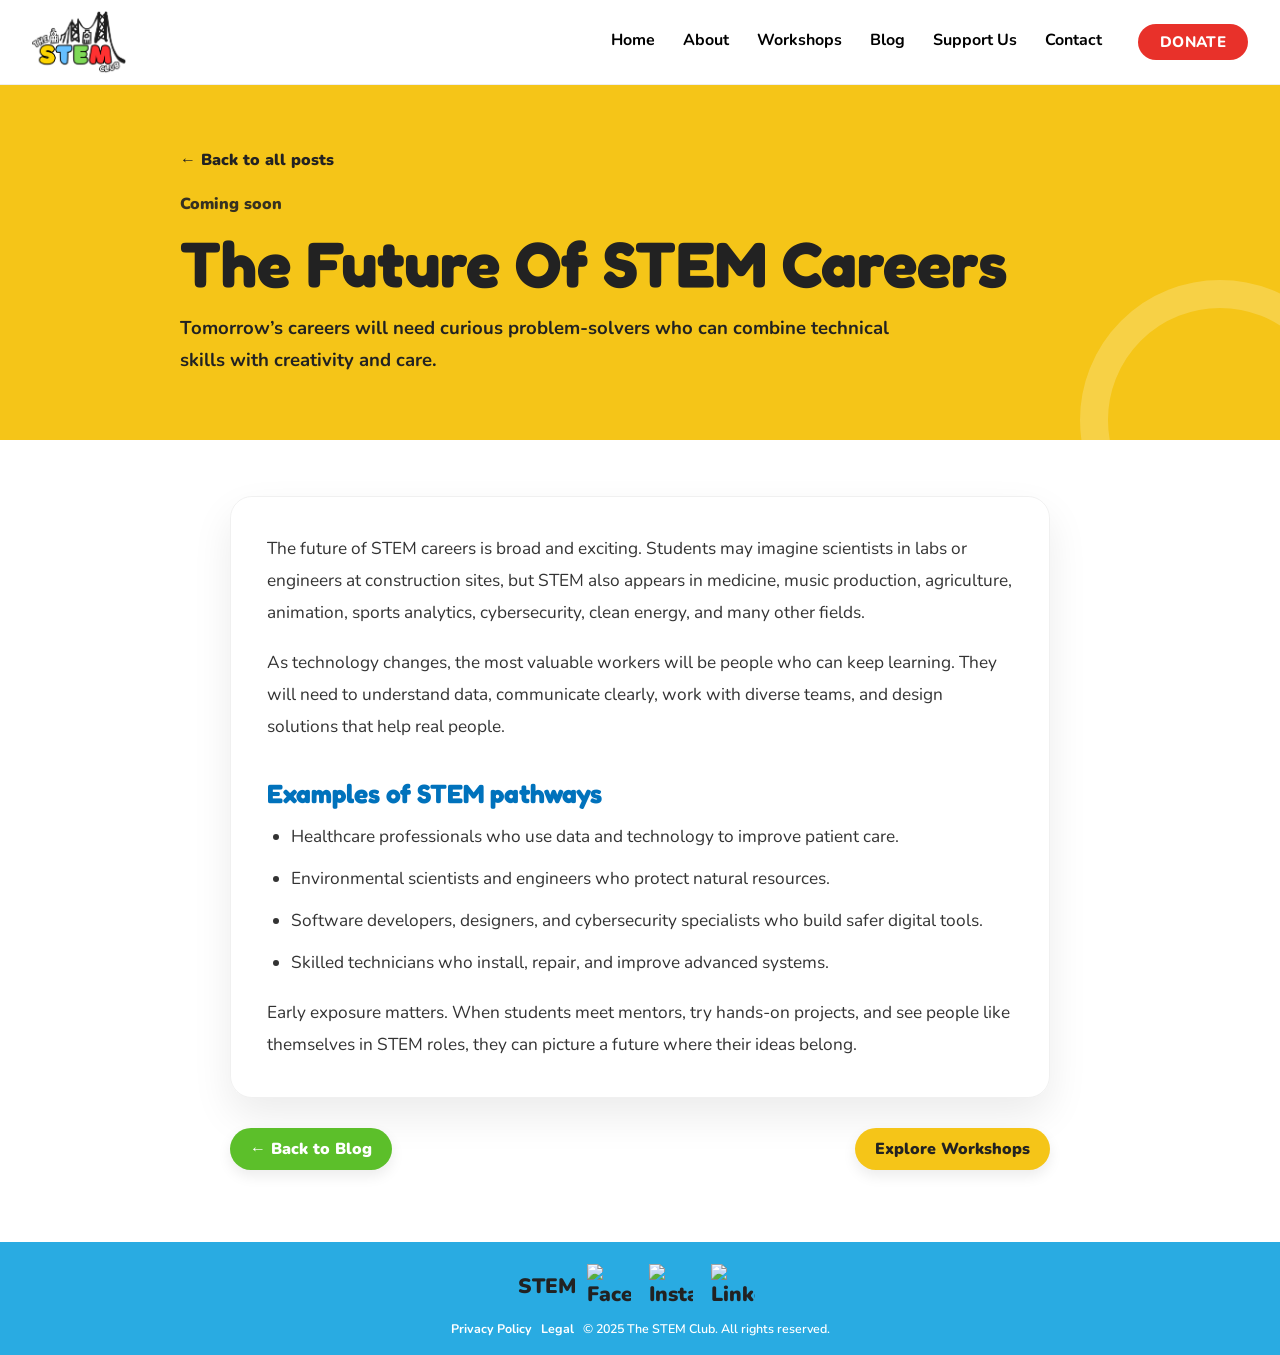
==== blog/future-of-stem-careers/index.html @ 26ad6512 "Add dedicated blog post routes" ====
<!DOCTYPE html>
<html lang="en">
<head>
  <meta charset="UTF-8"/>
  <meta name="viewport" content="width=device-width, initial-scale=1.0"/>
  <title>The STEM Club — Blog Post</title>
  <link rel="stylesheet" href="../../shared.css"/>
  <link rel="stylesheet" href="../../blog-post.css"/>
</head>
<body data-blog-slug="future-of-stem-careers">

  <!-- NAVBAR -->
  <nav class="navbar">
    <a href="../../index.html" class="logo" aria-label="The STEM Club home">
      <img src="/m.png" alt="The STEM Club"/>
    </a>
    <ul class="nav-links">
      <li><a href="../../index.html">Home</a></li>
      <li><a href="../../index.html#about">About</a></li>
      <li><a href="../../index.html#workshops">Workshops</a></li>
      <li><a href="../../blog.html" class="active">Blog</a></li>
      <li><a href="../../support.html">Support Us</a></li>
      <li><a href="../../index.html#contact">Contact</a></li>
      <li><a href="#" class="btn-donate">DONATE</a></li>
    </ul>
  </nav>

  <main data-blog-post-page>
    <section class="blog-post-hero" data-post-hero>
      <div class="blog-post-hero-inner">
        <a class="blog-back-link" href="../../blog.html">← Back to all posts</a>
        <p class="blog-post-meta" data-post-date></p>
        <h1 data-post-title>Loading blog post...</h1>
        <p class="blog-post-summary" data-post-summary></p>
      </div>
    </section>

    <section class="blog-post-wrap">
      <article class="blog-post-content" data-post-content aria-live="polite"></article>
      <div class="blog-post-actions">
        <a class="blog-post-action blog-post-action-primary" href="../../blog.html">← Back to Blog</a>
        <a class="blog-post-action blog-post-action-secondary" href="../../index.html#workshops">Explore Workshops</a>
      </div>
    </section>
  </main>

  <footer class="site-footer">
    <div class="footer-socials">
      <a href="../../index.html" class="social-circle logo-btn" title="The STEM Club Home">STEM</a>
      <a href="https://www.facebook.com/people/Thestemclub-Nj/61586101222403/"
         target="_blank"
         class="social-circle"
         title="Facebook">
        <img src="https://cdn.jsdelivr.net/npm/simple-icons@v11/icons/facebook.svg" alt="Facebook">
      </a>
      <a href="https://www.instagram.com/thestemclubnj/"
         target="_blank"
         class="social-circle"
         title="Instagram">
        <img src="https://cdn.jsdelivr.net/npm/simple-icons@v11/icons/instagram.svg" alt="Instagram">
      </a>
      <a href="https://www.linkedin.com/company/the-stem-club-nj/"
         target="_blank"
         class="social-circle"
         title="LinkedIn">
        <img src="https://cdn.jsdelivr.net/npm/simple-icons@v11/icons/linkedin.svg" alt="LinkedIn">
      </a>
    </div>
    <p class="footer-legal">
      <a href="#">Privacy Policy</a> &nbsp;
      <a href="#">Legal</a> &nbsp;
      © 2025 The STEM Club. All rights reserved.
    </p>
  </footer>

  <script src="../../blog-posts.js"></script>
  <script src="../../blog-post.js"></script>
  <script src="../../main.js"></script>
</body>
</html>
---- shared.css ----
/* =============================================
   STEM CLUB — shared.css
   Exact match to provided design mockups
   ============================================= */

@import url('https://fonts.googleapis.com/css2?family=Nunito:wght@400;600;700;800;900&family=Fredoka+One&display=swap');

*, *::before, *::after { box-sizing: border-box; margin: 0; padding: 0; }
html { scroll-behavior: smooth; }
body {
  font-family: 'Nunito', sans-serif;
  color: #222;
  background: #fff;
  overflow-x: hidden;
}
img { display: block; max-width: 100%; }
a { text-decoration: none; color: inherit; }
ul { list-style: none; }

/* ── COLOURS ── */
:root {
  --red:    #E8312A;
  --blue:   #29ABE2;
  --green:  #5CBF2A;
  --yellow: #F5C518;
  --dark-blue: #0072BC;
  --bg-grey: #F2F2F2;
  --white: #fff;
  --black: #111;
}

/* ── NAVBAR ── */
.navbar {
  display: flex;
  align-items: center;
  padding: 10px 32px;
  background: #fff;
  border-bottom: 1px solid #eee;
  position: sticky;
  top: 0;
  z-index: 999;
}
.navbar .logo {
  display: inline-flex;
  align-items: center;
  flex-shrink: 0;
}
.navbar .logo img {
  height: 64px;
  width: auto;
}
.nav-links {
  display: flex;
  align-items: center;
  gap: 28px;
  margin-left: auto;
  font-size: 1rem;
  font-weight: 700;
  color: #222;
}
.nav-links a:not(.btn-donate) {
  --underline-color: var(--red);
  position: relative;
  display: inline-block;
  padding-bottom: 4px;
  color: #000;
  transition: none;
}
.nav-links a:not(.btn-donate)::after {
  content: "";
  position: absolute;
  left: 0;
  right: 0;
  bottom: 0;
  height: 2.5px;
  background: var(--underline-color);
  transform: scaleX(0);
  transform-origin: center;
  transition: transform 0.25s ease;
}
.nav-links a:not(.btn-donate):hover,
.nav-links a:not(.btn-donate):focus,
.nav-links a:not(.btn-donate):active,
.nav-links a:not(.btn-donate).active {
  color: #000;
}
.nav-links a:not(.btn-donate):hover::after {
  transform: scaleX(1);
}
.nav-links li:nth-child(1) a:not(.btn-donate) { --underline-color: var(--red); }
.nav-links li:nth-child(2) a:not(.btn-donate) { --underline-color: var(--blue); }
.nav-links li:nth-child(3) a:not(.btn-donate) { --underline-color: var(--yellow); }
.nav-links li:nth-child(4) a:not(.btn-donate) { --underline-color: var(--green); }
.nav-links li:nth-child(5) a:not(.btn-donate) { --underline-color: var(--blue); }
.nav-links li:nth-child(6) a:not(.btn-donate) { --underline-color: var(--yellow); }
.btn-donate {
  background: var(--red);
  color: #fff !important;
  padding: 8px 22px;
  border-radius: 30px;
  font-weight: 800;
  font-size: 0.95rem;
  letter-spacing: 0.02em;
  margin-left: 8px;
  transition: background 0.2s;
}
.btn-donate:hover { background: #c0221b; }

/* ── HERO BANNER (generic) ── */
.hero-banner {
  position: relative;
  padding: 40px 48px 48px;
  display: flex;
  align-items: center;
  min-height: 220px;
  overflow: hidden;
}
.hero-banner .hero-text { z-index: 2; position: relative; }
.hero-banner .hero-text h1 {
  font-family: 'Fredoka One', cursive;
  font-size: 2.2rem;
  color: #fff;
  line-height: 1.2;
  margin-bottom: 18px;
}
.hero-banner .hero-text p {
  font-size: 1.05rem;
  color: #fff;
  margin-bottom: 18px;
  font-weight: 600;
}
.hero-btns { display: flex; gap: 12px; flex-wrap: wrap; }

/* Pill buttons in hero */
.btn-pill-yellow {
  background: var(--yellow);
  color: #222;
  border: none;
  border-radius: 30px;
  padding: 8px 22px;
  font-weight: 800;
  font-size: 0.92rem;
  cursor: pointer;
  transition: opacity 0.2s;
}
.btn-pill-yellow:hover { opacity: 0.85; }

.btn-pill-outline {
  background: transparent;
  color: #222;
  border: 2px solid #222;
  border-radius: 30px;
  padding: 7px 20px;
  font-weight: 800;
  font-size: 0.92rem;
  cursor: pointer;
  transition: background 0.2s, color 0.2s;
}
.btn-pill-outline:hover { background: #222; color: #fff; }

.btn-pill-white {
  background: #fff;
  color: #222;
  border: none;
  border-radius: 30px;
  padding: 8px 22px;
  font-weight: 800;
  font-size: 0.92rem;
  cursor: pointer;
  transition: opacity 0.2s;
}
.btn-pill-white:hover { opacity: 0.85; }

/* ── SUPPORT OUR WORK BANNER ── */
.support-work-banner {
  background: var(--blue);
  display: flex;
  align-items: center;
  gap: 32px;
  padding: 32px 52px;
}
.support-work-banner .heart-icon {
  width: 90px;
  flex-shrink: 0;
}
.support-work-banner .heart-icon svg { width: 90px; height: 90px; }
.support-work-banner .sw-text h2 {
  font-family: 'Fredoka One', cursive;
  font-size: 2.2rem;
  color: #fff;
  margin-bottom: 8px;
}
.support-work-banner .sw-text p {
  font-size: 0.92rem;
  color: #fff;
  max-width: 380px;
  line-height: 1.5;
}
.support-work-banner .sw-btns {
  margin-left: auto;
  display: flex;
  flex-direction: column;
  gap: 12px;
}
.btn-green-pill {
  background: var(--green);
  color: #fff;
  border: none;
  border-radius: 30px;
  padding: 10px 26px;
  font-weight: 800;
  font-size: 0.95rem;
  cursor: pointer;
  white-space: nowrap;
  transition: opacity 0.2s;
  display: block;
  text-align: center;
}
.btn-green-pill:hover { opacity: 0.88; }
.btn-red-pill {
  background: var(--red);
  color: #fff;
  border: none;
  border-radius: 30px;
  padding: 10px 26px;
  font-weight: 800;
  font-size: 0.95rem;
  cursor: pointer;
  white-space: nowrap;
  transition: opacity 0.2s;
  display: block;
  text-align: center;
}
.btn-red-pill:hover { opacity: 0.88; }

/* ── CONTACT SECTION ── */
.contact-section {
  background: var(--bg-grey);
  padding: 56px 32px;
}
.contact-section .section-title-deco {
  display: flex;
  align-items: center;
  justify-content: center;
  gap: 16px;
  margin-bottom: 32px;
}
.section-title-deco .dash {
  width: 40px; height: 3px;
  background: var(--red);
  border-radius: 2px;
}
.section-title-deco h2 {
  font-family: 'Fredoka One', cursive;
  font-size: 2rem;
  color: #222;
}
.contact-form-card {
  background: #fff;
  border-radius: 8px;
  padding: 36px 40px;
  max-width: 580px;
  margin: 0 auto;
  box-shadow: 0 2px 12px rgba(0,0,0,0.07);
}
.contact-form-card .form-row {
  display: grid;
  grid-template-columns: 1fr 1fr;
  gap: 14px;
  margin-bottom: 14px;
}
.contact-form-card .form-group {
  display: flex;
  flex-direction: column;
  gap: 4px;
  margin-bottom: 14px;
}
.contact-form-card label {
  font-size: 0.82rem;
  font-weight: 700;
  color: #444;
}
.contact-form-card input,
.contact-form-card textarea {
  border: 1px solid #ccc;
  border-radius: 4px;
  padding: 9px 12px;
  font-family: 'Nunito', sans-serif;
  font-size: 0.93rem;
  outline: none;
  transition: border-color 0.2s;
  background: #fafafa;
  color: #222;
}
.contact-form-card input:focus,
.contact-form-card textarea:focus { border-color: var(--blue); }
.contact-form-card textarea { resize: vertical; min-height: 100px; }
.contact-form-card input::placeholder,
.contact-form-card textarea::placeholder { color: #aaa; }
.btn-submit {
  width: 100%;
  background: var(--red);
  color: #fff;
  border: none;
  border-radius: 6px;
  padding: 13px;
  font-family: 'Nunito', sans-serif;
  font-weight: 800;
  font-size: 1rem;
  cursor: pointer;
  transition: background 0.2s;
  margin-top: 4px;
}
.btn-submit:hover { background: #c0221b; }

/* ── FOOTER ── */
.site-footer {
  background: var(--blue);
  padding: 22px 32px 18px;
  text-align: center;
}
.footer-socials {
  display: flex;
  justify-content: center;
  gap: 18px;
  margin-bottom: 12px;
}
.social-circle {
  width: 44px; height: 44px;
  border-radius: 50%;
  display: flex; align-items: center; justify-content: center;
  font-size: 1.3rem;
  font-weight: 900;
  transition: opacity 0.2s;
  cursor: pointer;
}
.social-circle:hover { opacity: 0.8; }
.social-tg  { background: var(--red); color: #fff; }
.social-tm  { background: var(--yellow); color: #222; }
.social-dc  { background: var(--green); color: #fff; }
.footer-legal {
  font-size: 0.78rem;
  color: #fff;
  font-weight: 600;
}
.footer-legal a { color: #fff; font-weight: 700; }
---- blog-post.css ----
/* ─────────────────────────────
   INDIVIDUAL BLOG POST PAGE
──────────────────────────── */
.blog-post-hero {
  padding: 64px 52px;
  color: #fff;
  position: relative;
  overflow: hidden;
}

.blog-post-hero::after {
  content: "";
  position: absolute;
  inset: auto -80px -120px auto;
  width: 280px;
  height: 280px;
  border: 28px solid rgba(255,255,255,0.2);
  border-radius: 50%;
}

.blog-post-hero-blue { background: var(--blue); }
.blog-post-hero-green { background: var(--green); }
.blog-post-hero-yellow { background: var(--yellow); color: #222; }
.blog-post-hero-red { background: var(--red); }

.blog-post-hero-inner {
  max-width: 920px;
  margin: 0 auto;
  position: relative;
  z-index: 1;
}

.blog-back-link {
  display: inline-flex;
  align-items: center;
  gap: 6px;
  margin-bottom: 22px;
  font-weight: 900;
  text-decoration: none;
}

.blog-post-hero h1 {
  font-family: 'Fredoka One', cursive;
  font-size: clamp(2.1rem, 5vw, 4rem);
  line-height: 1.1;
  margin-bottom: 14px;
}

.blog-post-meta {
  font-weight: 900;
  margin-bottom: 14px;
  opacity: 0.9;
}

.blog-post-summary {
  max-width: 720px;
  font-size: 1.16rem;
  line-height: 1.7;
  font-weight: 700;
}

.blog-post-wrap {
  background: #fff;
  padding: 56px 24px 72px;
}

.blog-post-content {
  max-width: 820px;
  margin: 0 auto;
  padding: 36px;
  border-radius: 22px;
  box-shadow: 0 18px 40px rgba(0,0,0,0.08);
  border: 1px solid rgba(0,0,0,0.06);
}

.blog-post-content p,
.blog-post-content li {
  font-size: 1.08rem;
  line-height: 1.85;
  color: #333;
}

.blog-post-content p + p,
.blog-post-content ul + p,
.blog-post-content p + ul {
  margin-top: 18px;
}

.blog-post-content h2 {
  font-family: 'Fredoka One', cursive;
  font-size: 1.65rem;
  margin: 34px 0 12px;
  color: var(--dark-blue);
}

.blog-post-content ul {
  padding-left: 24px;
  list-style: disc;
}

.blog-post-content li + li {
  margin-top: 10px;
}

.blog-post-actions {
  max-width: 820px;
  margin: 30px auto 0;
  display: flex;
  justify-content: space-between;
  gap: 16px;
  flex-wrap: wrap;
}

.blog-post-action {
  border-radius: 999px;
  padding: 10px 20px;
  font-weight: 900;
  box-shadow: 0 6px 14px rgba(0,0,0,0.08);
}

.blog-post-action-primary {
  background: var(--green);
  color: #fff;
}

.blog-post-action-secondary {
  background: var(--yellow);
  color: #222;
}

@media (max-width: 700px) {
  .blog-post-hero {
    padding: 44px 24px;
  }

  .blog-post-wrap {
    padding: 34px 16px 52px;
  }

  .blog-post-content {
    padding: 24px;
  }
}
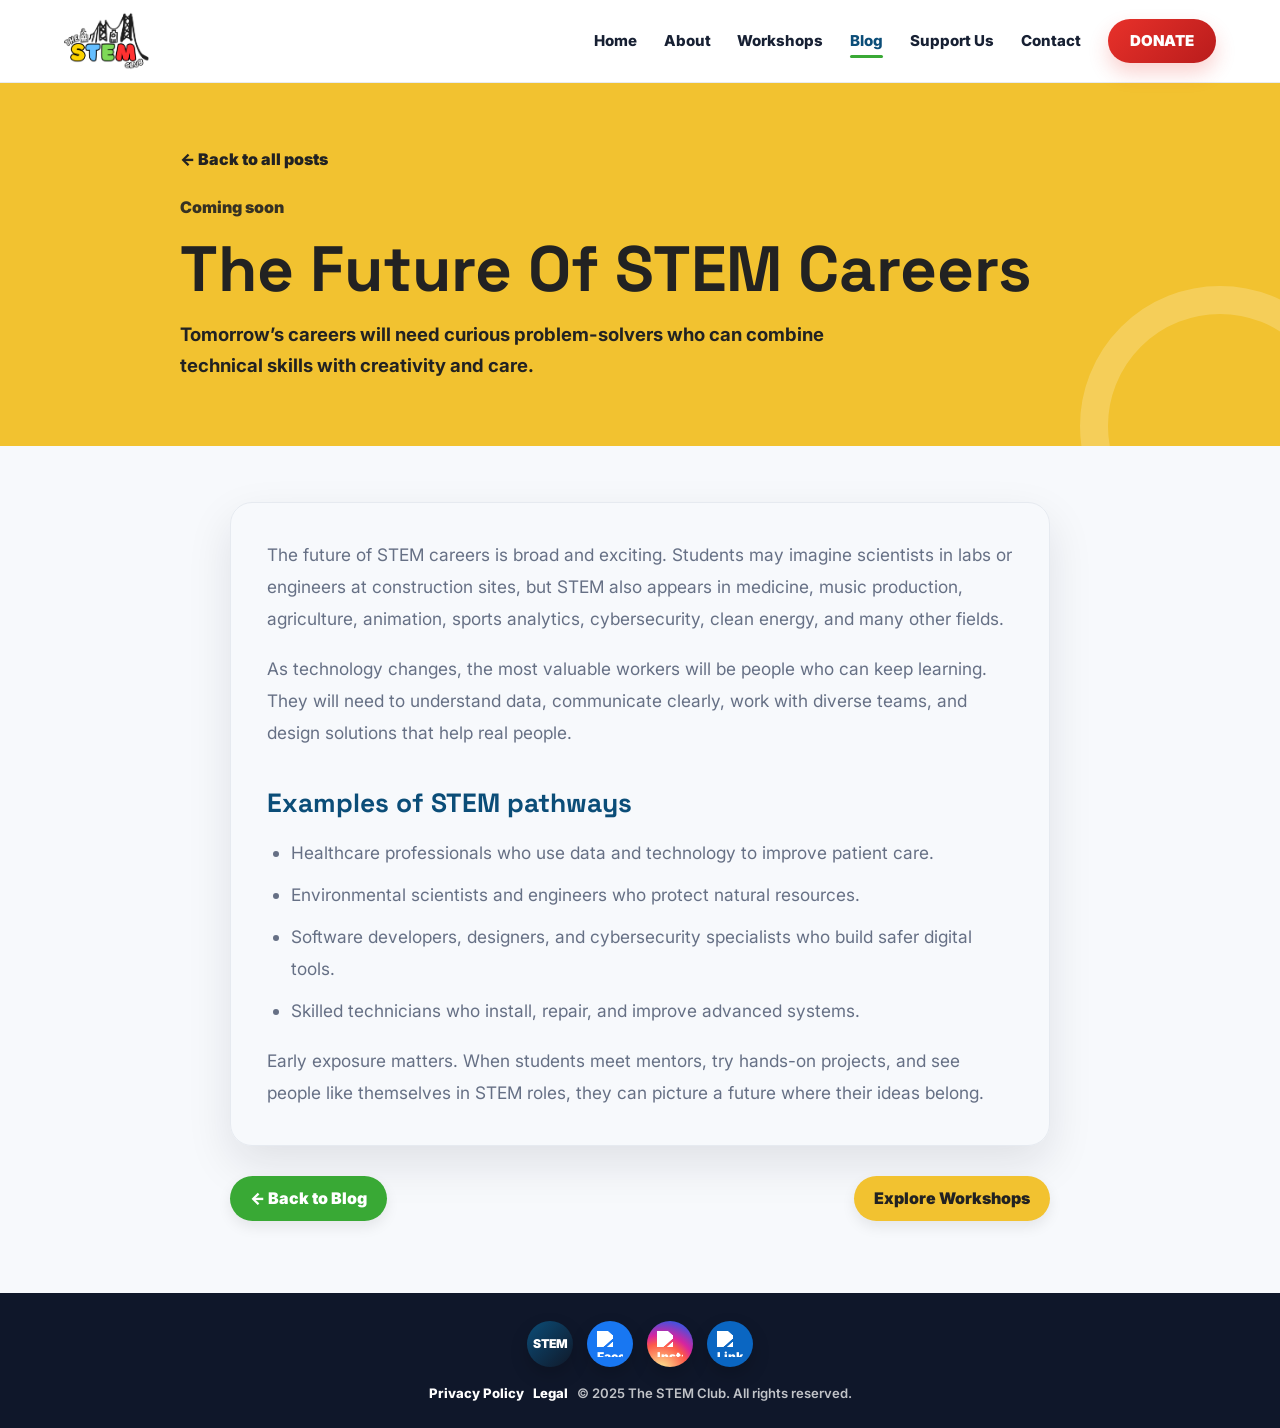
==== commit dae937cf: "Redesign site for donor confidence" ====
--- a/blog/future-of-stem-careers/index.html
+++ b/blog/future-of-stem-careers/index.html
@@ -21,7 +21,7 @@
       <li><a href="../../blog.html" class="active">Blog</a></li>
       <li><a href="../../support.html">Support Us</a></li>
       <li><a href="../../index.html#contact">Contact</a></li>
-      <li><a href="#" class="btn-donate">DONATE</a></li>
+      <li><a href="../../support.html" class="btn-donate">DONATE</a></li>
     </ul>
   </nav>
 
--- a/shared.css
+++ b/shared.css
@@ -1,346 +1,263 @@
 /* =============================================
-   STEM CLUB — shared.css
-   Exact match to provided design mockups
+   STEM CLUB — shared system
+   Cohesive, professional visual language for older teens, young adults, and donors
    ============================================= */
 
-@import url('https://fonts.googleapis.com/css2?family=Nunito:wght@400;600;700;800;900&family=Fredoka+One&display=swap');
+@import url('https://fonts.googleapis.com/css2?family=Inter:wght@400;500;600;700;800;900&family=Space+Grotesk:wght@500;600;700&display=swap');
 
 *, *::before, *::after { box-sizing: border-box; margin: 0; padding: 0; }
 html { scroll-behavior: smooth; }
 body {
-  font-family: 'Nunito', sans-serif;
-  color: #222;
-  background: #fff;
+  font-family: 'Inter', sans-serif;
+  color: var(--ink);
+  background: var(--paper);
   overflow-x: hidden;
+  line-height: 1.6;
 }
 img { display: block; max-width: 100%; }
 a { text-decoration: none; color: inherit; }
 ul { list-style: none; }
-
-/* ── COLOURS ── */
+button, input, textarea { font: inherit; }
+button, a { -webkit-tap-highlight-color: transparent; }
+
 :root {
-  --red:    #E8312A;
-  --blue:   #29ABE2;
-  --green:  #5CBF2A;
-  --yellow: #F5C518;
-  --dark-blue: #0072BC;
-  --bg-grey: #F2F2F2;
+  --red: #E8312A;
+  --blue: #1B9DDA;
+  --green: #39A935;
+  --yellow: #F2C230;
+  --dark-blue: #0B4D78;
+  --navy: #101828;
+  --ink: #172033;
+  --muted: #667085;
+  --line: #E6EAF0;
+  --paper: #F7F9FC;
+  --bg-grey: #EEF3F8;
   --white: #fff;
   --black: #111;
+  --radius: 22px;
+  --shadow: 0 18px 45px rgba(16, 24, 40, 0.10);
+  --shadow-soft: 0 10px 28px rgba(16, 24, 40, 0.08);
 }
 
 /* ── NAVBAR ── */
 .navbar {
   display: flex;
   align-items: center;
-  padding: 10px 32px;
-  background: #fff;
-  border-bottom: 1px solid #eee;
+  gap: 24px;
+  padding: 12px clamp(18px, 5vw, 64px);
+  background: rgba(255, 255, 255, 0.94);
+  border-bottom: 1px solid rgba(230, 234, 240, 0.9);
+  backdrop-filter: blur(14px);
   position: sticky;
   top: 0;
   z-index: 999;
 }
-.navbar .logo {
-  display: inline-flex;
-  align-items: center;
-  flex-shrink: 0;
-}
-.navbar .logo img {
-  height: 64px;
-  width: auto;
-}
+.navbar .logo { display: inline-flex; align-items: center; flex-shrink: 0; }
+.navbar .logo img { height: 58px; width: auto; }
 .nav-links {
   display: flex;
   align-items: center;
-  gap: 28px;
+  gap: clamp(12px, 2.1vw, 28px);
   margin-left: auto;
-  font-size: 1rem;
-  font-weight: 700;
-  color: #222;
+  font-size: 0.94rem;
+  font-weight: 800;
+  color: var(--ink);
 }
 .nav-links a:not(.btn-donate) {
-  --underline-color: var(--red);
+  --underline-color: var(--blue);
   position: relative;
   display: inline-block;
-  padding-bottom: 4px;
-  color: #000;
-  transition: none;
+  padding: 10px 0;
+  color: var(--ink);
+  transition: color 0.2s ease;
 }
 .nav-links a:not(.btn-donate)::after {
   content: "";
   position: absolute;
   left: 0;
   right: 0;
-  bottom: 0;
-  height: 2.5px;
+  bottom: 5px;
+  height: 3px;
   background: var(--underline-color);
+  border-radius: 999px;
   transform: scaleX(0);
   transform-origin: center;
-  transition: transform 0.25s ease;
+  transition: transform 0.22s ease;
 }
 .nav-links a:not(.btn-donate):hover,
 .nav-links a:not(.btn-donate):focus,
-.nav-links a:not(.btn-donate):active,
-.nav-links a:not(.btn-donate).active {
-  color: #000;
-}
-.nav-links a:not(.btn-donate):hover::after {
-  transform: scaleX(1);
-}
+.nav-links a:not(.btn-donate).active { color: var(--dark-blue); }
+.nav-links a:not(.btn-donate):hover::after,
+.nav-links a:not(.btn-donate).active::after { transform: scaleX(1); }
 .nav-links li:nth-child(1) a:not(.btn-donate) { --underline-color: var(--red); }
 .nav-links li:nth-child(2) a:not(.btn-donate) { --underline-color: var(--blue); }
 .nav-links li:nth-child(3) a:not(.btn-donate) { --underline-color: var(--yellow); }
 .nav-links li:nth-child(4) a:not(.btn-donate) { --underline-color: var(--green); }
 .nav-links li:nth-child(5) a:not(.btn-donate) { --underline-color: var(--blue); }
 .nav-links li:nth-child(6) a:not(.btn-donate) { --underline-color: var(--yellow); }
+
+.btn-donate,
+.btn-pill-yellow,
+.btn-pill-green,
+.btn-pill-red,
+.btn-pill-white,
+.btn-pill-outline,
+.btn-pill-outline-dark,
+.btn-green-pill,
+.btn-red-pill,
+.btn-submit,
+.btn-submit-orange,
+.btn-donate-red,
+.btn-donate-orange {
+  display: inline-flex;
+  align-items: center;
+  justify-content: center;
+  border-radius: 999px;
+  font-weight: 900;
+  letter-spacing: -0.01em;
+  cursor: pointer;
+  border: 0;
+  transition: transform 0.2s ease, box-shadow 0.2s ease, background 0.2s ease, opacity 0.2s ease;
+}
 .btn-donate {
-  background: var(--red);
+  background: linear-gradient(135deg, var(--red), #b91c1c);
   color: #fff !important;
-  padding: 8px 22px;
-  border-radius: 30px;
-  font-weight: 800;
-  font-size: 0.95rem;
-  letter-spacing: 0.02em;
-  margin-left: 8px;
-  transition: background 0.2s;
-}
-.btn-donate:hover { background: #c0221b; }
-
-/* ── HERO BANNER (generic) ── */
-.hero-banner {
-  position: relative;
-  padding: 40px 48px 48px;
-  display: flex;
-  align-items: center;
-  min-height: 220px;
-  overflow: hidden;
-}
+  padding: 10px 22px;
+  box-shadow: 0 10px 20px rgba(232, 49, 42, 0.22);
+}
+.btn-donate:hover,
+.btn-pill-yellow:hover,
+.btn-pill-green:hover,
+.btn-pill-red:hover,
+.btn-pill-white:hover,
+.btn-green-pill:hover,
+.btn-red-pill:hover,
+.btn-submit:hover,
+.btn-submit-orange:hover,
+.btn-donate-red:hover,
+.btn-donate-orange:hover { transform: translateY(-2px); opacity: 0.95; }
+
+/* ── HERO / BUTTON UTILITIES ── */
+.hero-banner { position: relative; padding: 48px clamp(24px, 5vw, 64px); display: flex; align-items: center; min-height: 260px; overflow: hidden; }
 .hero-banner .hero-text { z-index: 2; position: relative; }
-.hero-banner .hero-text h1 {
-  font-family: 'Fredoka One', cursive;
-  font-size: 2.2rem;
+.hero-banner .hero-text h1,
+.support-work-banner .sw-text h2,
+.section-title-deco h2 {
+  font-family: 'Space Grotesk', sans-serif;
+  letter-spacing: -0.04em;
+}
+.hero-banner .hero-text h1 { font-size: clamp(2rem, 4vw, 3.6rem); color: #fff; line-height: 1.05; margin-bottom: 18px; }
+.hero-banner .hero-text p { font-size: 1.05rem; color: rgba(255,255,255,0.88); margin-bottom: 18px; font-weight: 600; }
+.hero-btns { display: flex; gap: 12px; flex-wrap: wrap; }
+.btn-pill-yellow { background: var(--yellow); color: #1f2937; padding: 11px 24px; box-shadow: var(--shadow-soft); }
+.btn-pill-green, .btn-green-pill { background: var(--green); color: #fff; padding: 11px 24px; box-shadow: var(--shadow-soft); }
+.btn-pill-red, .btn-red-pill { background: var(--red); color: #fff; padding: 11px 24px; box-shadow: var(--shadow-soft); }
+.btn-pill-white { background: #fff; color: var(--ink); padding: 11px 24px; box-shadow: var(--shadow-soft); }
+.btn-pill-outline,
+.btn-pill-outline-dark {
+  background: rgba(255,255,255,0.12);
   color: #fff;
-  line-height: 1.2;
-  margin-bottom: 18px;
-}
-.hero-banner .hero-text p {
-  font-size: 1.05rem;
-  color: #fff;
-  margin-bottom: 18px;
-  font-weight: 600;
-}
-.hero-btns { display: flex; gap: 12px; flex-wrap: wrap; }
-
-/* Pill buttons in hero */
-.btn-pill-yellow {
-  background: var(--yellow);
-  color: #222;
-  border: none;
-  border-radius: 30px;
-  padding: 8px 22px;
-  font-weight: 800;
-  font-size: 0.92rem;
-  cursor: pointer;
-  transition: opacity 0.2s;
-}
-.btn-pill-yellow:hover { opacity: 0.85; }
-
-.btn-pill-outline {
-  background: transparent;
-  color: #222;
-  border: 2px solid #222;
-  border-radius: 30px;
-  padding: 7px 20px;
-  font-weight: 800;
-  font-size: 0.92rem;
-  cursor: pointer;
-  transition: background 0.2s, color 0.2s;
-}
-.btn-pill-outline:hover { background: #222; color: #fff; }
-
-.btn-pill-white {
-  background: #fff;
-  color: #222;
-  border: none;
-  border-radius: 30px;
-  padding: 8px 22px;
-  font-weight: 800;
-  font-size: 0.92rem;
-  cursor: pointer;
-  transition: opacity 0.2s;
-}
-.btn-pill-white:hover { opacity: 0.85; }
+  border: 1.5px solid rgba(255,255,255,0.72);
+  padding: 10px 22px;
+}
+.btn-pill-outline:hover,
+.btn-pill-outline-dark:hover { background: #fff; color: var(--ink); transform: translateY(-2px); }
 
 /* ── SUPPORT OUR WORK BANNER ── */
 .support-work-banner {
-  background: var(--blue);
-  display: flex;
+  background:
+    radial-gradient(circle at 15% 20%, rgba(57,169,53,0.28), transparent 26%),
+    linear-gradient(135deg, #0b4d78 0%, #172033 100%);
+  display: grid;
+  grid-template-columns: auto minmax(240px, 1fr) auto;
   align-items: center;
   gap: 32px;
-  padding: 32px 52px;
-}
-.support-work-banner .heart-icon {
-  width: 90px;
-  flex-shrink: 0;
-}
-.support-work-banner .heart-icon svg { width: 90px; height: 90px; }
-.support-work-banner .sw-text h2 {
-  font-family: 'Fredoka One', cursive;
-  font-size: 2.2rem;
+  padding: 38px clamp(24px, 5vw, 64px);
   color: #fff;
-  margin-bottom: 8px;
-}
-.support-work-banner .sw-text p {
-  font-size: 0.92rem;
-  color: #fff;
-  max-width: 380px;
-  line-height: 1.5;
-}
-.support-work-banner .sw-btns {
-  margin-left: auto;
-  display: flex;
-  flex-direction: column;
-  gap: 12px;
-}
-.btn-green-pill {
-  background: var(--green);
-  color: #fff;
-  border: none;
-  border-radius: 30px;
-  padding: 10px 26px;
-  font-weight: 800;
-  font-size: 0.95rem;
-  cursor: pointer;
-  white-space: nowrap;
-  transition: opacity 0.2s;
-  display: block;
-  text-align: center;
-}
-.btn-green-pill:hover { opacity: 0.88; }
-.btn-red-pill {
-  background: var(--red);
-  color: #fff;
-  border: none;
-  border-radius: 30px;
-  padding: 10px 26px;
-  font-weight: 800;
-  font-size: 0.95rem;
-  cursor: pointer;
-  white-space: nowrap;
-  transition: opacity 0.2s;
-  display: block;
-  text-align: center;
-}
-.btn-red-pill:hover { opacity: 0.88; }
+}
+.support-work-banner .heart-icon { width: 88px; flex-shrink: 0; }
+.support-work-banner .heart-icon svg { width: 88px; height: 88px; filter: drop-shadow(0 12px 22px rgba(0,0,0,0.22)); }
+.support-work-banner .sw-text h2 { font-size: clamp(2rem, 4vw, 3rem); color: #fff; margin-bottom: 8px; }
+.support-work-banner .sw-text p { font-size: 1rem; color: rgba(255,255,255,0.82); max-width: 680px; line-height: 1.7; }
+.support-work-banner .sw-btns { display: flex; flex-direction: column; gap: 12px; }
+.btn-green-pill, .btn-red-pill { white-space: nowrap; text-align: center; }
 
 /* ── CONTACT SECTION ── */
-.contact-section {
-  background: var(--bg-grey);
-  padding: 56px 32px;
-}
-.contact-section .section-title-deco {
-  display: flex;
-  align-items: center;
-  justify-content: center;
-  gap: 16px;
-  margin-bottom: 32px;
-}
-.section-title-deco .dash {
-  width: 40px; height: 3px;
-  background: var(--red);
-  border-radius: 2px;
-}
-.section-title-deco h2 {
-  font-family: 'Fredoka One', cursive;
-  font-size: 2rem;
-  color: #222;
-}
+.contact-section { background: var(--paper); padding: 64px clamp(20px, 5vw, 64px); }
+.contact-section .section-title-deco { display: flex; align-items: center; justify-content: center; gap: 16px; margin-bottom: 32px; }
+.section-title-deco .dash { width: 48px; height: 4px; background: var(--red); border-radius: 99px; }
+.section-title-deco h2 { font-size: clamp(2rem, 4vw, 3rem); color: var(--navy); }
 .contact-form-card {
   background: #fff;
-  border-radius: 8px;
-  padding: 36px 40px;
-  max-width: 580px;
+  border-radius: var(--radius);
+  padding: clamp(24px, 4vw, 40px);
+  max-width: 680px;
   margin: 0 auto;
-  box-shadow: 0 2px 12px rgba(0,0,0,0.07);
-}
-.contact-form-card .form-row {
-  display: grid;
-  grid-template-columns: 1fr 1fr;
-  gap: 14px;
-  margin-bottom: 14px;
-}
-.contact-form-card .form-group {
-  display: flex;
-  flex-direction: column;
-  gap: 4px;
-  margin-bottom: 14px;
-}
-.contact-form-card label {
-  font-size: 0.82rem;
-  font-weight: 700;
-  color: #444;
-}
+  box-shadow: var(--shadow);
+  border: 1px solid var(--line);
+}
+.contact-form-card .form-row { display: grid; grid-template-columns: 1fr 1fr; gap: 14px; margin-bottom: 14px; }
+.contact-form-card .form-group { display: flex; flex-direction: column; gap: 6px; margin-bottom: 14px; }
+.contact-form-card label { font-size: 0.83rem; font-weight: 800; color: var(--ink); }
 .contact-form-card input,
 .contact-form-card textarea {
-  border: 1px solid #ccc;
-  border-radius: 4px;
-  padding: 9px 12px;
-  font-family: 'Nunito', sans-serif;
-  font-size: 0.93rem;
+  border: 1px solid var(--line);
+  border-radius: 14px;
+  padding: 12px 14px;
   outline: none;
-  transition: border-color 0.2s;
-  background: #fafafa;
-  color: #222;
+  transition: border-color 0.2s, box-shadow 0.2s;
+  background: #fbfcfe;
+  color: var(--ink);
 }
 .contact-form-card input:focus,
-.contact-form-card textarea:focus { border-color: var(--blue); }
-.contact-form-card textarea { resize: vertical; min-height: 100px; }
+.contact-form-card textarea:focus { border-color: var(--blue); box-shadow: 0 0 0 4px rgba(27,157,218,0.12); }
+.contact-form-card textarea { resize: vertical; min-height: 120px; }
 .contact-form-card input::placeholder,
-.contact-form-card textarea::placeholder { color: #aaa; }
-.btn-submit {
-  width: 100%;
-  background: var(--red);
-  color: #fff;
-  border: none;
-  border-radius: 6px;
-  padding: 13px;
-  font-family: 'Nunito', sans-serif;
-  font-weight: 800;
-  font-size: 1rem;
-  cursor: pointer;
-  transition: background 0.2s;
-  margin-top: 4px;
-}
-.btn-submit:hover { background: #c0221b; }
+.contact-form-card textarea::placeholder { color: #9aa4b2; }
+.btn-submit { width: 100%; background: var(--red); color: #fff; padding: 14px; margin-top: 4px; }
 
 /* ── FOOTER ── */
 .site-footer {
-  background: var(--blue);
-  padding: 22px 32px 18px;
+  background: #0F172A;
+  padding: 28px 32px 24px;
   text-align: center;
-}
-.footer-socials {
+  color: #fff;
+}
+.footer-socials { display: flex; justify-content: center; gap: 14px; margin-bottom: 16px; flex-wrap: wrap; }
+.social-circle {
+  width: 46px;
+  height: 46px;
+  border-radius: 50%;
   display: flex;
+  align-items: center;
   justify-content: center;
-  gap: 18px;
-  margin-bottom: 12px;
-}
-.social-circle {
-  width: 44px; height: 44px;
-  border-radius: 50%;
-  display: flex; align-items: center; justify-content: center;
-  font-size: 1.3rem;
+  font-size: 0.76rem;
   font-weight: 900;
-  transition: opacity 0.2s;
+  transition: transform 0.22s ease, opacity 0.22s ease;
   cursor: pointer;
-}
-.social-circle:hover { opacity: 0.8; }
-.social-tg  { background: var(--red); color: #fff; }
-.social-tm  { background: var(--yellow); color: #222; }
-.social-dc  { background: var(--green); color: #fff; }
-.footer-legal {
-  font-size: 0.78rem;
-  color: #fff;
-  font-weight: 600;
-}
-.footer-legal a { color: #fff; font-weight: 700; }
+  overflow: hidden;
+  box-shadow: 0 8px 18px rgba(0,0,0,0.18);
+}
+.social-circle img { width: 58%; height: 58%; filter: brightness(0) invert(1); }
+.social-circle[href*="facebook"] { background: #1877F2; }
+.social-circle[href*="instagram"] { background: radial-gradient(circle at 30% 107%, #fdf497 0%, #fd5949 45%, #d6249f 60%, #285AEB 90%); }
+.social-circle[href*="linkedin"] { background: #0A66C2; }
+.logo-btn { background: linear-gradient(135deg, var(--dark-blue), var(--navy)); color: white; }
+.social-circle:hover { transform: translateY(-3px) scale(1.05); opacity: 0.92; }
+.footer-legal { font-size: 0.82rem; color: rgba(255,255,255,0.74); font-weight: 600; }
+.footer-legal a { color: #fff; font-weight: 800; }
+
+@media (max-width: 980px) {
+  .navbar { align-items: flex-start; flex-direction: column; }
+  .nav-links { width: 100%; margin-left: 0; flex-wrap: wrap; gap: 8px 18px; }
+  .support-work-banner { grid-template-columns: 1fr; text-align: left; }
+  .support-work-banner .sw-btns { flex-direction: row; flex-wrap: wrap; }
+}
+
+@media (max-width: 640px) {
+  .navbar .logo img { height: 50px; }
+  .nav-links { font-size: 0.86rem; }
+  .btn-donate { padding: 9px 18px; }
+  .contact-form-card .form-row { grid-template-columns: 1fr; gap: 0; }
+  .support-work-banner { padding: 32px 20px; }
+}
--- a/blog-post.css
+++ b/blog-post.css
@@ -40,7 +40,7 @@
 }
 
 .blog-post-hero h1 {
-  font-family: 'Fredoka One', cursive;
+  font-family: 'Space Grotesk', sans-serif;
   font-size: clamp(2.1rem, 5vw, 4rem);
   line-height: 1.1;
   margin-bottom: 14px;
@@ -60,7 +60,7 @@
 }
 
 .blog-post-wrap {
-  background: #fff;
+  background: var(--paper);
   padding: 56px 24px 72px;
 }
 
@@ -68,16 +68,16 @@
   max-width: 820px;
   margin: 0 auto;
   padding: 36px;
-  border-radius: 22px;
-  box-shadow: 0 18px 40px rgba(0,0,0,0.08);
-  border: 1px solid rgba(0,0,0,0.06);
+  border-radius: var(--radius);
+  box-shadow: var(--shadow);
+  border: 1px solid var(--line);
 }
 
 .blog-post-content p,
 .blog-post-content li {
   font-size: 1.08rem;
   line-height: 1.85;
-  color: #333;
+  color: var(--muted);
 }
 
 .blog-post-content p + p,
@@ -87,7 +87,7 @@
 }
 
 .blog-post-content h2 {
-  font-family: 'Fredoka One', cursive;
+  font-family: 'Space Grotesk', sans-serif;
   font-size: 1.65rem;
   margin: 34px 0 12px;
   color: var(--dark-blue);
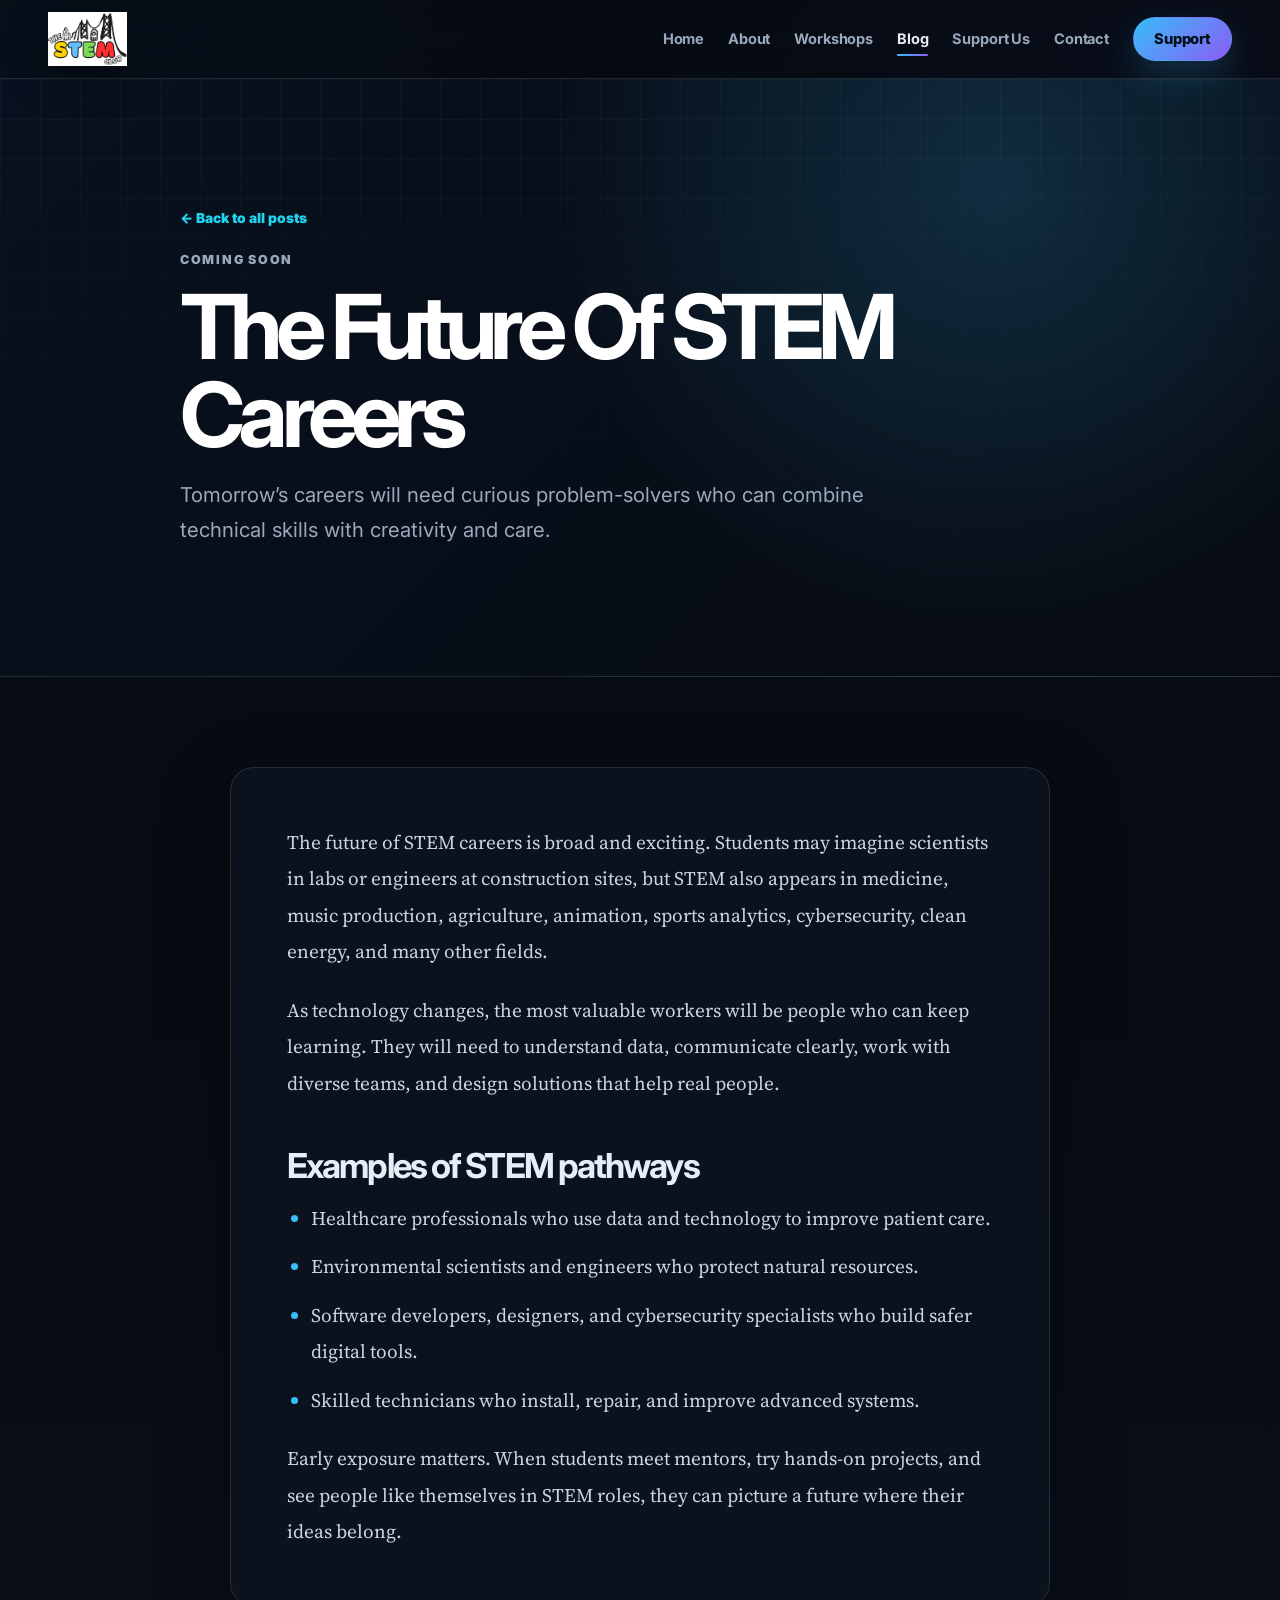
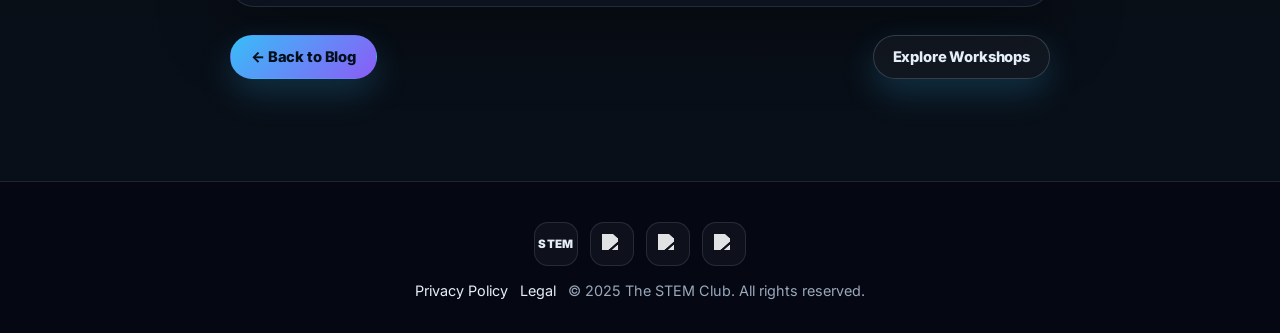
==== commit 39a3593c: "Redesign site with professional STEM aesthetic" ====
--- a/blog/future-of-stem-careers/index.html
+++ b/blog/future-of-stem-careers/index.html
@@ -21,7 +21,7 @@
       <li><a href="../../blog.html" class="active">Blog</a></li>
       <li><a href="../../support.html">Support Us</a></li>
       <li><a href="../../index.html#contact">Contact</a></li>
-      <li><a href="../../support.html" class="btn-donate">DONATE</a></li>
+      <li><a href="../../support.html" class="btn-donate">Support</a></li>
     </ul>
   </nav>
 
--- a/shared.css
+++ b/shared.css
@@ -1,129 +1,153 @@
 /* =============================================
-   STEM CLUB — shared system
-   Cohesive, professional visual language for older teens, young adults, and donors
+   The STEM Club — professional shared design system
    ============================================= */
 
-@import url('https://fonts.googleapis.com/css2?family=Inter:wght@400;500;600;700;800;900&family=Space+Grotesk:wght@500;600;700&display=swap');
+@import url('https://fonts.googleapis.com/css2?family=Inter:wght@400;500;600;700;800&family=Source+Serif+4:opsz,wght@8..60,500;8..60,650;8..60,700&display=swap');
 
 *, *::before, *::after { box-sizing: border-box; margin: 0; padding: 0; }
-html { scroll-behavior: smooth; }
+html { scroll-behavior: smooth; color-scheme: dark; }
 body {
-  font-family: 'Inter', sans-serif;
-  color: var(--ink);
-  background: var(--paper);
+  min-height: 100vh;
+  font-family: 'Inter', system-ui, -apple-system, BlinkMacSystemFont, 'Segoe UI', sans-serif;
+  color: var(--text);
+  background:
+    radial-gradient(circle at top left, rgba(56, 189, 248, 0.14), transparent 34rem),
+    radial-gradient(circle at 90% 8%, rgba(129, 140, 248, 0.12), transparent 30rem),
+    var(--bg);
   overflow-x: hidden;
-  line-height: 1.6;
+  text-rendering: optimizeLegibility;
+  -webkit-font-smoothing: antialiased;
 }
 img { display: block; max-width: 100%; }
 a { text-decoration: none; color: inherit; }
 ul { list-style: none; }
 button, input, textarea { font: inherit; }
-button, a { -webkit-tap-highlight-color: transparent; }
 
 :root {
-  --red: #E8312A;
-  --blue: #1B9DDA;
-  --green: #39A935;
-  --yellow: #F2C230;
-  --dark-blue: #0B4D78;
-  --navy: #101828;
-  --ink: #172033;
-  --muted: #667085;
-  --line: #E6EAF0;
-  --paper: #F7F9FC;
-  --bg-grey: #EEF3F8;
-  --white: #fff;
-  --black: #111;
-  --radius: 22px;
-  --shadow: 0 18px 45px rgba(16, 24, 40, 0.10);
-  --shadow-soft: 0 10px 28px rgba(16, 24, 40, 0.08);
-}
-
-/* ── NAVBAR ── */
+  --bg: #070b12;
+  --surface: #0d1420;
+  --surface-2: #111a29;
+  --surface-3: #162235;
+  --line: rgba(148, 163, 184, 0.18);
+  --line-strong: rgba(148, 163, 184, 0.28);
+  --text: #e5edf7;
+  --muted: #9aa8bb;
+  --muted-2: #718096;
+  --white: #ffffff;
+  --accent: #38bdf8;
+  --accent-2: #22d3ee;
+  --accent-3: #8b5cf6;
+  --success: #2dd4bf;
+  --warning: #f59e0b;
+  --danger: #f43f5e;
+  --blue: var(--accent);
+  --green: var(--success);
+  --yellow: var(--warning);
+  --red: var(--danger);
+  --dark-blue: #0ea5e9;
+  --bg-grey: #0a101a;
+  --black: #020617;
+  --radius-sm: 10px;
+  --radius-md: 16px;
+  --radius-lg: 24px;
+  --radius-xl: 32px;
+  --shadow-sm: 0 10px 30px rgba(0, 0, 0, 0.18);
+  --shadow-md: 0 24px 70px rgba(0, 0, 0, 0.34);
+  --max: 1180px;
+  --section: clamp(64px, 8vw, 112px);
+}
+
+::selection { background: rgba(56, 189, 248, 0.3); color: var(--white); }
+:focus-visible { outline: 3px solid rgba(56, 189, 248, 0.7); outline-offset: 4px; }
+
+/* ── Navigation ── */
 .navbar {
-  display: flex;
-  align-items: center;
-  gap: 24px;
-  padding: 12px clamp(18px, 5vw, 64px);
-  background: rgba(255, 255, 255, 0.94);
-  border-bottom: 1px solid rgba(230, 234, 240, 0.9);
-  backdrop-filter: blur(14px);
   position: sticky;
   top: 0;
   z-index: 999;
-}
-.navbar .logo { display: inline-flex; align-items: center; flex-shrink: 0; }
-.navbar .logo img { height: 58px; width: auto; }
+  display: flex;
+  align-items: center;
+  gap: 24px;
+  min-height: 78px;
+  padding: 12px clamp(18px, 4vw, 48px);
+  background: rgba(7, 11, 18, 0.78);
+  border-bottom: 1px solid var(--line);
+  backdrop-filter: blur(18px) saturate(150%);
+}
+.navbar .logo { display: inline-flex; align-items: center; flex: 0 0 auto; }
+.navbar .logo img {
+  width: auto;
+  height: 54px;
+  filter: drop-shadow(0 10px 20px rgba(0,0,0,0.35));
+}
 .nav-links {
   display: flex;
   align-items: center;
-  gap: clamp(12px, 2.1vw, 28px);
+  justify-content: flex-end;
+  gap: clamp(10px, 2vw, 24px);
   margin-left: auto;
-  font-size: 0.94rem;
-  font-weight: 800;
-  color: var(--ink);
+  color: var(--muted);
+  font-size: 0.91rem;
+  font-weight: 700;
+  letter-spacing: -0.01em;
 }
 .nav-links a:not(.btn-donate) {
-  --underline-color: var(--blue);
   position: relative;
-  display: inline-block;
-  padding: 10px 0;
-  color: var(--ink);
-  transition: color 0.2s ease;
+  display: inline-flex;
+  align-items: center;
+  min-height: 38px;
+  color: var(--muted);
+  transition: color 180ms ease;
 }
 .nav-links a:not(.btn-donate)::after {
   content: "";
   position: absolute;
   left: 0;
   right: 0;
-  bottom: 5px;
-  height: 3px;
-  background: var(--underline-color);
+  bottom: 2px;
+  height: 2px;
+  background: linear-gradient(90deg, var(--accent), var(--accent-3));
   border-radius: 999px;
   transform: scaleX(0);
   transform-origin: center;
-  transition: transform 0.22s ease;
+  transition: transform 180ms ease;
 }
 .nav-links a:not(.btn-donate):hover,
 .nav-links a:not(.btn-donate):focus,
-.nav-links a:not(.btn-donate).active { color: var(--dark-blue); }
+.nav-links a:not(.btn-donate).active { color: var(--text); }
 .nav-links a:not(.btn-donate):hover::after,
 .nav-links a:not(.btn-donate).active::after { transform: scaleX(1); }
-.nav-links li:nth-child(1) a:not(.btn-donate) { --underline-color: var(--red); }
-.nav-links li:nth-child(2) a:not(.btn-donate) { --underline-color: var(--blue); }
-.nav-links li:nth-child(3) a:not(.btn-donate) { --underline-color: var(--yellow); }
-.nav-links li:nth-child(4) a:not(.btn-donate) { --underline-color: var(--green); }
-.nav-links li:nth-child(5) a:not(.btn-donate) { --underline-color: var(--blue); }
-.nav-links li:nth-child(6) a:not(.btn-donate) { --underline-color: var(--yellow); }
 
 .btn-donate,
 .btn-pill-yellow,
 .btn-pill-green,
 .btn-pill-red,
 .btn-pill-white,
-.btn-pill-outline,
-.btn-pill-outline-dark,
 .btn-green-pill,
 .btn-red-pill,
+.btn-donate-red,
+.btn-donate-orange,
 .btn-submit,
 .btn-submit-orange,
-.btn-donate-red,
-.btn-donate-orange {
+.sc-btn,
+.shop-btn,
+.blog-post-action {
   display: inline-flex;
   align-items: center;
   justify-content: center;
+  gap: 8px;
+  border: 1px solid transparent;
   border-radius: 999px;
-  font-weight: 900;
+  min-height: 44px;
+  padding: 11px 20px;
+  background: linear-gradient(135deg, var(--accent), var(--accent-3));
+  color: #03101b !important;
+  font-weight: 800;
+  font-size: 0.92rem;
   letter-spacing: -0.01em;
   cursor: pointer;
-  border: 0;
-  transition: transform 0.2s ease, box-shadow 0.2s ease, background 0.2s ease, opacity 0.2s ease;
-}
-.btn-donate {
-  background: linear-gradient(135deg, var(--red), #b91c1c);
-  color: #fff !important;
-  padding: 10px 22px;
-  box-shadow: 0 10px 20px rgba(232, 49, 42, 0.22);
+  box-shadow: 0 14px 34px rgba(56, 189, 248, 0.2);
+  transition: transform 180ms ease, border-color 180ms ease, box-shadow 180ms ease, background 180ms ease;
 }
 .btn-donate:hover,
 .btn-pill-yellow:hover,
@@ -132,132 +156,180 @@
 .btn-pill-white:hover,
 .btn-green-pill:hover,
 .btn-red-pill:hover,
+.btn-donate-red:hover,
+.btn-donate-orange:hover,
 .btn-submit:hover,
 .btn-submit-orange:hover,
-.btn-donate-red:hover,
-.btn-donate-orange:hover { transform: translateY(-2px); opacity: 0.95; }
-
-/* ── HERO / BUTTON UTILITIES ── */
-.hero-banner { position: relative; padding: 48px clamp(24px, 5vw, 64px); display: flex; align-items: center; min-height: 260px; overflow: hidden; }
-.hero-banner .hero-text { z-index: 2; position: relative; }
-.hero-banner .hero-text h1,
+.sc-btn:hover,
+.shop-btn:hover,
+.blog-post-action:hover {
+  transform: translateY(-2px);
+  box-shadow: 0 18px 46px rgba(56, 189, 248, 0.28);
+}
+.btn-pill-outline,
+.btn-pill-outline-dark,
+.blog-post-action-secondary {
+  display: inline-flex;
+  align-items: center;
+  justify-content: center;
+  min-height: 44px;
+  padding: 10px 19px;
+  border: 1px solid var(--line-strong);
+  border-radius: 999px;
+  background: rgba(255,255,255,0.04);
+  color: var(--text) !important;
+  font-weight: 800;
+  transition: transform 180ms ease, border-color 180ms ease, background 180ms ease;
+}
+.btn-pill-outline:hover,
+.btn-pill-outline-dark:hover,
+.blog-post-action-secondary:hover {
+  transform: translateY(-2px);
+  border-color: rgba(56, 189, 248, 0.55);
+  background: rgba(56, 189, 248, 0.1);
+}
+.hero-btns { display: flex; gap: 12px; flex-wrap: wrap; align-items: center; }
+
+/* ── Shared sections ── */
+.hero-banner,
+.support-work-banner,
+.contact-section,
+.site-footer { position: relative; }
+
+.support-work-banner {
+  display: grid;
+  grid-template-columns: auto minmax(0, 1fr) auto;
+  align-items: center;
+  gap: clamp(20px, 4vw, 44px);
+  padding: clamp(44px, 6vw, 76px) clamp(20px, 5vw, 64px);
+  background:
+    linear-gradient(135deg, rgba(13, 20, 32, 0.94), rgba(17, 24, 39, 0.96)),
+    radial-gradient(circle at 85% 20%, rgba(56, 189, 248, 0.14), transparent 24rem);
+  border-block: 1px solid var(--line);
+}
+.support-work-banner .heart-icon {
+  width: 88px;
+  aspect-ratio: 1;
+  display: grid;
+  place-items: center;
+  border: 1px solid var(--line);
+  border-radius: 26px;
+  background: rgba(255,255,255,0.035);
+}
+.support-work-banner .heart-icon svg { width: 62px; height: 62px; opacity: 0.82; }
+.support-work-banner .heart-icon path { fill: none; stroke: var(--accent); stroke-width: 4; }
 .support-work-banner .sw-text h2,
 .section-title-deco h2 {
-  font-family: 'Space Grotesk', sans-serif;
-  letter-spacing: -0.04em;
-}
-.hero-banner .hero-text h1 { font-size: clamp(2rem, 4vw, 3.6rem); color: #fff; line-height: 1.05; margin-bottom: 18px; }
-.hero-banner .hero-text p { font-size: 1.05rem; color: rgba(255,255,255,0.88); margin-bottom: 18px; font-weight: 600; }
-.hero-btns { display: flex; gap: 12px; flex-wrap: wrap; }
-.btn-pill-yellow { background: var(--yellow); color: #1f2937; padding: 11px 24px; box-shadow: var(--shadow-soft); }
-.btn-pill-green, .btn-green-pill { background: var(--green); color: #fff; padding: 11px 24px; box-shadow: var(--shadow-soft); }
-.btn-pill-red, .btn-red-pill { background: var(--red); color: #fff; padding: 11px 24px; box-shadow: var(--shadow-soft); }
-.btn-pill-white { background: #fff; color: var(--ink); padding: 11px 24px; box-shadow: var(--shadow-soft); }
-.btn-pill-outline,
-.btn-pill-outline-dark {
-  background: rgba(255,255,255,0.12);
-  color: #fff;
-  border: 1.5px solid rgba(255,255,255,0.72);
-  padding: 10px 22px;
-}
-.btn-pill-outline:hover,
-.btn-pill-outline-dark:hover { background: #fff; color: var(--ink); transform: translateY(-2px); }
-
-/* ── SUPPORT OUR WORK BANNER ── */
-.support-work-banner {
-  background:
-    radial-gradient(circle at 15% 20%, rgba(57,169,53,0.28), transparent 26%),
-    linear-gradient(135deg, #0b4d78 0%, #172033 100%);
+  font-size: clamp(1.8rem, 4vw, 3rem);
+  line-height: 1;
+  letter-spacing: -0.055em;
+}
+.support-work-banner .sw-text p {
+  max-width: 650px;
+  margin-top: 12px;
+  color: var(--muted);
+  line-height: 1.75;
+}
+.support-work-banner .sw-btns { display: flex; flex-wrap: wrap; gap: 12px; justify-content: flex-end; }
+
+.contact-section {
+  padding: var(--section) clamp(18px, 4vw, 40px);
+  background: linear-gradient(180deg, var(--bg), #080d15);
+}
+.section-title-deco {
+  display: flex;
+  align-items: center;
+  justify-content: center;
+  gap: 16px;
+  margin-bottom: 34px;
+}
+.dash,
+.section-title-deco .dash,
+.red-dash,
+.dash-red,
+.shop-dash {
+  width: 42px;
+  height: 2px;
+  background: linear-gradient(90deg, transparent, var(--accent), transparent);
+  border-radius: 999px;
+  color: var(--accent);
+}
+.contact-form-card {
+  max-width: 760px;
+  margin: 0 auto;
+  padding: clamp(24px, 4vw, 42px);
+  border: 1px solid var(--line);
+  border-radius: var(--radius-lg);
+  background: rgba(13, 20, 32, 0.78);
+  box-shadow: var(--shadow-md);
+}
+.form-row { display: grid; grid-template-columns: repeat(2, 1fr); gap: 16px; }
+.form-group { margin-bottom: 18px; }
+.form-group label {
+  display: block;
+  margin-bottom: 8px;
+  color: var(--muted);
+  font-size: 0.82rem;
+  font-weight: 800;
+  text-transform: uppercase;
+  letter-spacing: 0.08em;
+}
+input, textarea {
+  width: 100%;
+  border: 1px solid var(--line-strong);
+  border-radius: 14px;
+  background: rgba(2, 6, 23, 0.42);
+  color: var(--text);
+  padding: 13px 15px;
+  outline: none;
+  transition: border-color 180ms ease, box-shadow 180ms ease, background 180ms ease;
+}
+textarea { min-height: 140px; resize: vertical; }
+input::placeholder, textarea::placeholder { color: var(--muted-2); }
+input:focus, textarea:focus {
+  border-color: rgba(56, 189, 248, 0.72);
+  box-shadow: 0 0 0 4px rgba(56, 189, 248, 0.12);
+  background: rgba(2, 6, 23, 0.6);
+}
+
+.site-footer {
+  padding: 40px 20px 34px;
+  background: #050812;
+  border-top: 1px solid var(--line);
+  text-align: center;
+}
+.footer-socials { display: flex; justify-content: center; align-items: center; gap: 12px; margin-bottom: 16px; }
+.social-circle {
   display: grid;
-  grid-template-columns: auto minmax(240px, 1fr) auto;
-  align-items: center;
-  gap: 32px;
-  padding: 38px clamp(24px, 5vw, 64px);
-  color: #fff;
-}
-.support-work-banner .heart-icon { width: 88px; flex-shrink: 0; }
-.support-work-banner .heart-icon svg { width: 88px; height: 88px; filter: drop-shadow(0 12px 22px rgba(0,0,0,0.22)); }
-.support-work-banner .sw-text h2 { font-size: clamp(2rem, 4vw, 3rem); color: #fff; margin-bottom: 8px; }
-.support-work-banner .sw-text p { font-size: 1rem; color: rgba(255,255,255,0.82); max-width: 680px; line-height: 1.7; }
-.support-work-banner .sw-btns { display: flex; flex-direction: column; gap: 12px; }
-.btn-green-pill, .btn-red-pill { white-space: nowrap; text-align: center; }
-
-/* ── CONTACT SECTION ── */
-.contact-section { background: var(--paper); padding: 64px clamp(20px, 5vw, 64px); }
-.contact-section .section-title-deco { display: flex; align-items: center; justify-content: center; gap: 16px; margin-bottom: 32px; }
-.section-title-deco .dash { width: 48px; height: 4px; background: var(--red); border-radius: 99px; }
-.section-title-deco h2 { font-size: clamp(2rem, 4vw, 3rem); color: var(--navy); }
-.contact-form-card {
-  background: #fff;
-  border-radius: var(--radius);
-  padding: clamp(24px, 4vw, 40px);
-  max-width: 680px;
-  margin: 0 auto;
-  box-shadow: var(--shadow);
-  border: 1px solid var(--line);
-}
-.contact-form-card .form-row { display: grid; grid-template-columns: 1fr 1fr; gap: 14px; margin-bottom: 14px; }
-.contact-form-card .form-group { display: flex; flex-direction: column; gap: 6px; margin-bottom: 14px; }
-.contact-form-card label { font-size: 0.83rem; font-weight: 800; color: var(--ink); }
-.contact-form-card input,
-.contact-form-card textarea {
+  place-items: center;
+  width: 44px;
+  height: 44px;
   border: 1px solid var(--line);
   border-radius: 14px;
-  padding: 12px 14px;
-  outline: none;
-  transition: border-color 0.2s, box-shadow 0.2s;
-  background: #fbfcfe;
-  color: var(--ink);
-}
-.contact-form-card input:focus,
-.contact-form-card textarea:focus { border-color: var(--blue); box-shadow: 0 0 0 4px rgba(27,157,218,0.12); }
-.contact-form-card textarea { resize: vertical; min-height: 120px; }
-.contact-form-card input::placeholder,
-.contact-form-card textarea::placeholder { color: #9aa4b2; }
-.btn-submit { width: 100%; background: var(--red); color: #fff; padding: 14px; margin-top: 4px; }
-
-/* ── FOOTER ── */
-.site-footer {
-  background: #0F172A;
-  padding: 28px 32px 24px;
-  text-align: center;
-  color: #fff;
-}
-.footer-socials { display: flex; justify-content: center; gap: 14px; margin-bottom: 16px; flex-wrap: wrap; }
-.social-circle {
-  width: 46px;
-  height: 46px;
-  border-radius: 50%;
-  display: flex;
-  align-items: center;
-  justify-content: center;
-  font-size: 0.76rem;
-  font-weight: 900;
-  transition: transform 0.22s ease, opacity 0.22s ease;
-  cursor: pointer;
+  background: rgba(255,255,255,0.04) !important;
+  box-shadow: none;
+  transition: transform 180ms ease, border-color 180ms ease, background 180ms ease;
   overflow: hidden;
-  box-shadow: 0 8px 18px rgba(0,0,0,0.18);
-}
-.social-circle img { width: 58%; height: 58%; filter: brightness(0) invert(1); }
-.social-circle[href*="facebook"] { background: #1877F2; }
-.social-circle[href*="instagram"] { background: radial-gradient(circle at 30% 107%, #fdf497 0%, #fd5949 45%, #d6249f 60%, #285AEB 90%); }
-.social-circle[href*="linkedin"] { background: #0A66C2; }
-.logo-btn { background: linear-gradient(135deg, var(--dark-blue), var(--navy)); color: white; }
-.social-circle:hover { transform: translateY(-3px) scale(1.05); opacity: 0.92; }
-.footer-legal { font-size: 0.82rem; color: rgba(255,255,255,0.74); font-weight: 600; }
-.footer-legal a { color: #fff; font-weight: 800; }
-
-@media (max-width: 980px) {
-  .navbar { align-items: flex-start; flex-direction: column; }
-  .nav-links { width: 100%; margin-left: 0; flex-wrap: wrap; gap: 8px 18px; }
+}
+.social-circle:hover { transform: translateY(-2px); border-color: rgba(56, 189, 248, 0.55); background: rgba(56, 189, 248, 0.1) !important; }
+.social-circle img { width: 20px; height: 20px; filter: brightness(0) invert(1); opacity: 0.88; }
+.logo-btn { color: var(--text); font-size: 0.72rem; font-weight: 900; letter-spacing: 0.04em; }
+.footer-legal { color: var(--muted); font-size: 0.9rem; }
+.footer-legal a { color: var(--text); }
+
+@media (max-width: 900px) {
+  .navbar { align-items: flex-start; flex-direction: column; gap: 12px; }
+  .nav-links { width: 100%; justify-content: flex-start; overflow-x: auto; padding-bottom: 4px; }
   .support-work-banner { grid-template-columns: 1fr; text-align: left; }
-  .support-work-banner .sw-btns { flex-direction: row; flex-wrap: wrap; }
-}
-
+  .support-work-banner .sw-btns { justify-content: flex-start; }
+}
 @media (max-width: 640px) {
-  .navbar .logo img { height: 50px; }
-  .nav-links { font-size: 0.86rem; }
-  .btn-donate { padding: 9px 18px; }
-  .contact-form-card .form-row { grid-template-columns: 1fr; gap: 0; }
-  .support-work-banner { padding: 32px 20px; }
-}
+  .navbar .logo img { height: 46px; }
+  .nav-links { gap: 16px; font-size: 0.85rem; }
+  .form-row { grid-template-columns: 1fr; gap: 0; }
+  .support-work-banner .heart-icon { width: 72px; border-radius: 20px; }
+}
+
+@media (prefers-reduced-motion: reduce) {
+  *, *::before, *::after { scroll-behavior: auto !important; transition: none !important; animation: none !important; }
+}
--- a/blog-post.css
+++ b/blog-post.css
@@ -1,143 +1,100 @@
-/* ─────────────────────────────
-   INDIVIDUAL BLOG POST PAGE
-──────────────────────────── */
+/* Individual blog post page — premium reading experience */
+
 .blog-post-hero {
-  padding: 64px 52px;
-  color: #fff;
   position: relative;
   overflow: hidden;
+  padding: clamp(72px, 10vw, 128px) clamp(20px, 5vw, 64px);
+  color: var(--text);
+  background:
+    radial-gradient(circle at 78% 18%, rgba(56,189,248,0.18), transparent 28rem),
+    linear-gradient(135deg, #08111f, var(--bg));
+  border-bottom: 1px solid var(--line);
 }
-
 .blog-post-hero::after {
   content: "";
   position: absolute;
-  inset: auto -80px -120px auto;
-  width: 280px;
-  height: 280px;
-  border: 28px solid rgba(255,255,255,0.2);
-  border-radius: 50%;
+  inset: 0;
+  background-image:
+    linear-gradient(rgba(148,163,184,0.05) 1px, transparent 1px),
+    linear-gradient(90deg, rgba(148,163,184,0.05) 1px, transparent 1px);
+  background-size: 40px 40px;
+  mask-image: linear-gradient(180deg, #000, transparent 75%);
+  pointer-events: none;
 }
-
-.blog-post-hero-blue { background: var(--blue); }
-.blog-post-hero-green { background: var(--green); }
-.blog-post-hero-yellow { background: var(--yellow); color: #222; }
-.blog-post-hero-red { background: var(--red); }
-
-.blog-post-hero-inner {
-  max-width: 920px;
-  margin: 0 auto;
-  position: relative;
-  z-index: 1;
-}
-
+.blog-post-hero-blue,
+.blog-post-hero-green,
+.blog-post-hero-yellow,
+.blog-post-hero-red { background: radial-gradient(circle at 78% 18%, rgba(56,189,248,0.18), transparent 28rem), linear-gradient(135deg, #08111f, var(--bg)); color: var(--text); }
+.blog-post-hero-inner { position: relative; z-index: 1; max-width: 920px; margin: 0 auto; }
 .blog-back-link {
   display: inline-flex;
   align-items: center;
-  gap: 6px;
-  margin-bottom: 22px;
+  gap: 8px;
+  margin-bottom: 26px;
+  color: var(--accent-2);
+  font-size: 0.86rem;
   font-weight: 900;
-  text-decoration: none;
 }
-
+.blog-post-meta {
+  margin-bottom: 16px;
+  color: var(--muted);
+  font-size: 0.78rem;
+  font-weight: 900;
+  letter-spacing: 0.14em;
+  text-transform: uppercase;
+}
 .blog-post-hero h1 {
-  font-family: 'Space Grotesk', sans-serif;
-  font-size: clamp(2.1rem, 5vw, 4rem);
-  line-height: 1.1;
-  margin-bottom: 14px;
+  max-width: 900px;
+  margin-bottom: 18px;
+  color: var(--white);
+  font-size: clamp(2.6rem, 7vw, 5.7rem);
+  line-height: 0.98;
+  letter-spacing: -0.075em;
 }
-
-.blog-post-meta {
-  font-weight: 900;
-  margin-bottom: 14px;
-  opacity: 0.9;
+.blog-post-summary { max-width: 760px; color: var(--muted); font-size: clamp(1.05rem, 1.7vw, 1.28rem); line-height: 1.75; }
+.blog-post-wrap {
+  padding: clamp(48px, 7vw, 90px) clamp(18px, 4vw, 32px) clamp(72px, 8vw, 110px);
+  background: linear-gradient(180deg, var(--bg), #090f18);
 }
-
-.blog-post-summary {
-  max-width: 720px;
-  font-size: 1.16rem;
-  line-height: 1.7;
-  font-weight: 700;
-}
-
-.blog-post-wrap {
-  background: var(--paper);
-  padding: 56px 24px 72px;
-}
-
 .blog-post-content {
   max-width: 820px;
   margin: 0 auto;
-  padding: 36px;
-  border-radius: var(--radius);
-  box-shadow: var(--shadow);
+  padding: clamp(26px, 5vw, 56px);
   border: 1px solid var(--line);
+  border-radius: var(--radius-lg);
+  background: rgba(13, 20, 32, 0.78);
+  box-shadow: var(--shadow-md);
 }
-
 .blog-post-content p,
 .blog-post-content li {
-  font-size: 1.08rem;
-  line-height: 1.85;
-  color: var(--muted);
+  color: #c9d5e5;
+  font-family: 'Source Serif 4', Georgia, serif;
+  font-size: clamp(1.08rem, 1.5vw, 1.22rem);
+  line-height: 1.9;
 }
-
 .blog-post-content p + p,
 .blog-post-content ul + p,
-.blog-post-content p + ul {
-  margin-top: 18px;
+.blog-post-content p + ul { margin-top: 22px; }
+.blog-post-content h2 {
+  margin: 46px 0 14px;
+  color: var(--text);
+  font-size: clamp(1.55rem, 3vw, 2.15rem);
+  line-height: 1.12;
+  letter-spacing: -0.055em;
 }
-
-.blog-post-content h2 {
-  font-family: 'Space Grotesk', sans-serif;
-  font-size: 1.65rem;
-  margin: 34px 0 12px;
-  color: var(--dark-blue);
-}
-
-.blog-post-content ul {
-  padding-left: 24px;
-  list-style: disc;
-}
-
-.blog-post-content li + li {
-  margin-top: 10px;
-}
-
+.blog-post-content ul { padding-left: 24px; list-style: disc; }
+.blog-post-content li + li { margin-top: 12px; }
+.blog-post-content li::marker { color: var(--accent); }
 .blog-post-actions {
   max-width: 820px;
-  margin: 30px auto 0;
+  margin: 28px auto 0;
   display: flex;
   justify-content: space-between;
-  gap: 16px;
+  gap: 14px;
   flex-wrap: wrap;
 }
-
-.blog-post-action {
-  border-radius: 999px;
-  padding: 10px 20px;
-  font-weight: 900;
-  box-shadow: 0 6px 14px rgba(0,0,0,0.08);
+.blog-post-action-primary { color: #03101b !important; }
+@media (max-width: 700px) {
+  .blog-post-actions { flex-direction: column; }
+  .blog-post-action { width: 100%; }
 }
-
-.blog-post-action-primary {
-  background: var(--green);
-  color: #fff;
-}
-
-.blog-post-action-secondary {
-  background: var(--yellow);
-  color: #222;
-}
-
-@media (max-width: 700px) {
-  .blog-post-hero {
-    padding: 44px 24px;
-  }
-
-  .blog-post-wrap {
-    padding: 34px 16px 52px;
-  }
-
-  .blog-post-content {
-    padding: 24px;
-  }
-}
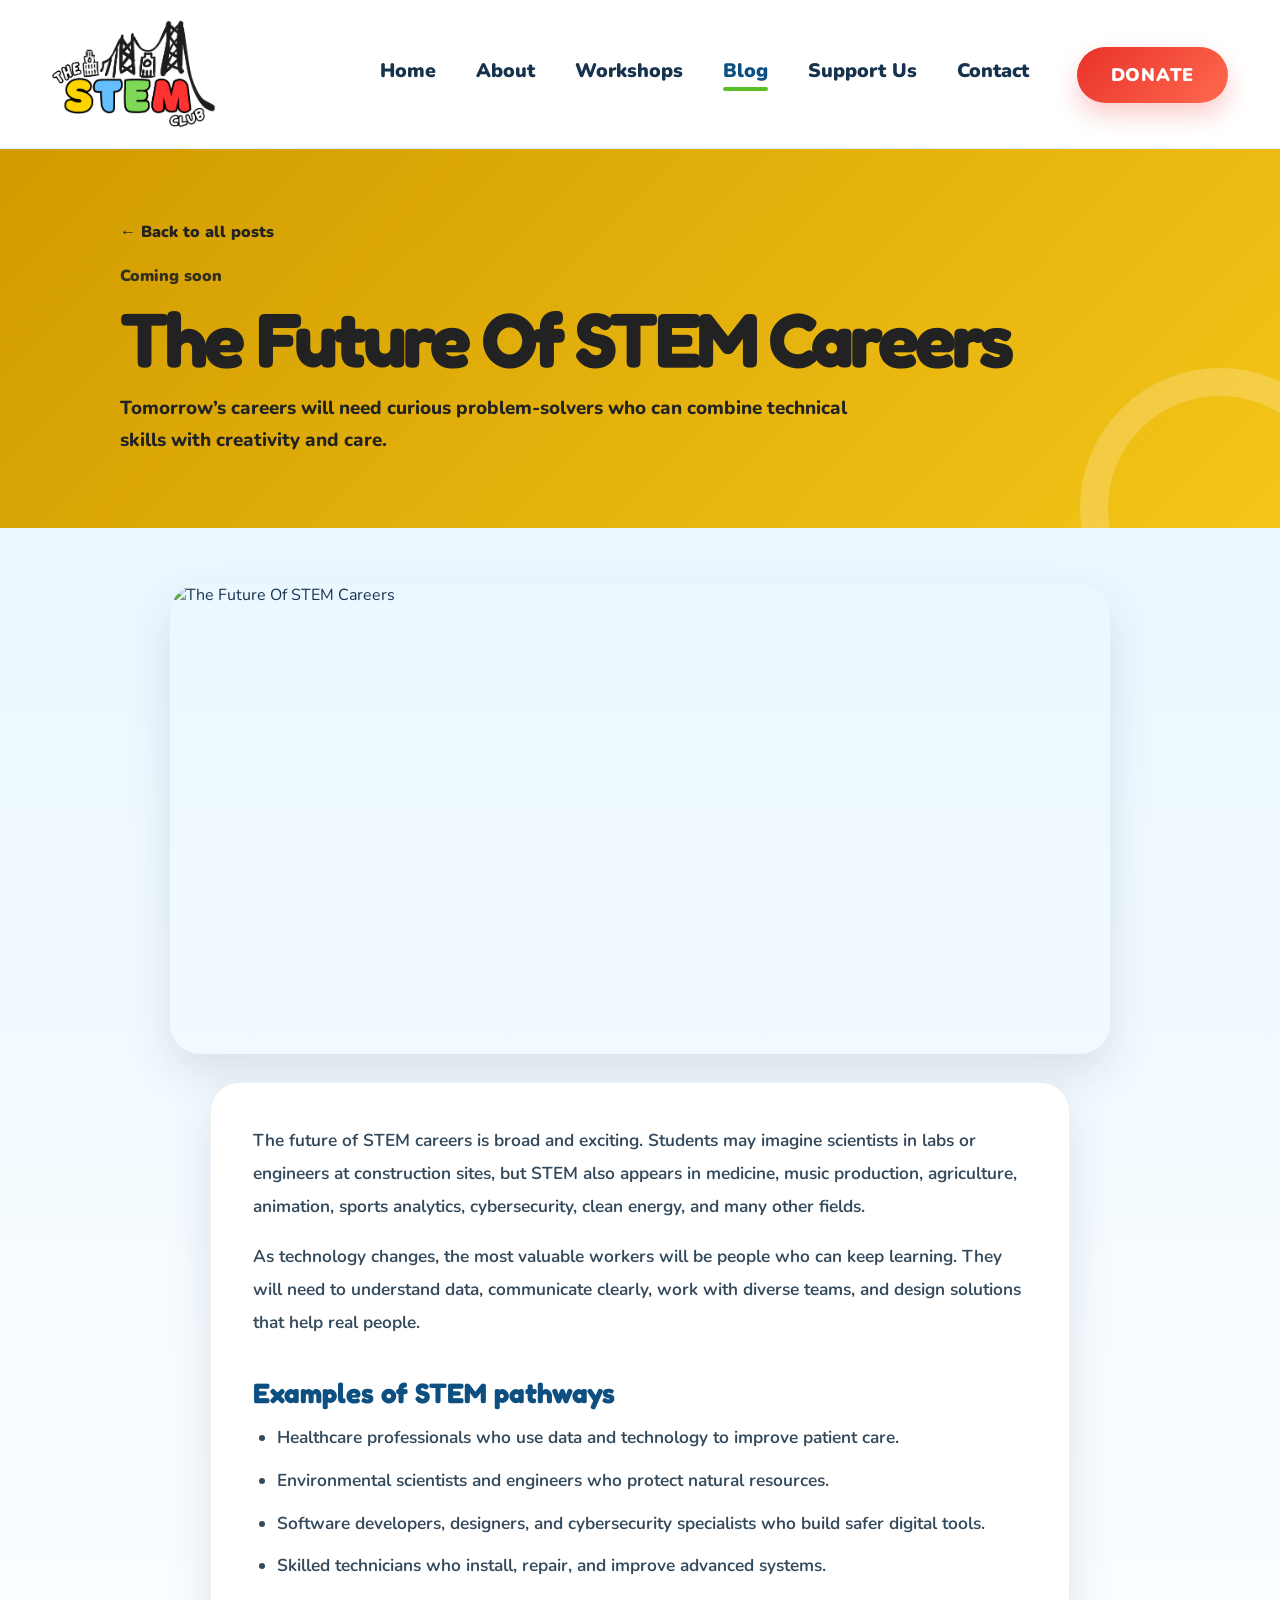
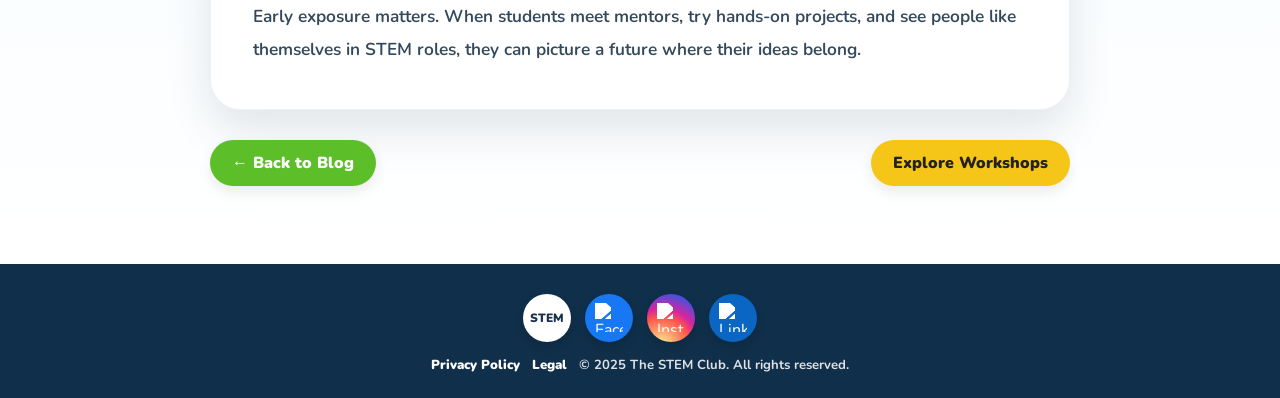
==== commit 68a60f1f: "Redesign nonprofit website experience" ====
--- a/blog/future-of-stem-careers/index.html
+++ b/blog/future-of-stem-careers/index.html
@@ -21,7 +21,7 @@
       <li><a href="../../blog.html" class="active">Blog</a></li>
       <li><a href="../../support.html">Support Us</a></li>
       <li><a href="../../index.html#contact">Contact</a></li>
-      <li><a href="../../support.html" class="btn-donate">Support</a></li>
+      <li><a href="../../support.html#donate" class="btn-donate">DONATE</a></li>
     </ul>
   </nav>
 
@@ -36,6 +36,7 @@
     </section>
 
     <section class="blog-post-wrap">
+      <figure class="blog-post-featured"><img data-post-image src="" alt=""/></figure>
       <article class="blog-post-content" data-post-content aria-live="polite"></article>
       <div class="blog-post-actions">
         <a class="blog-post-action blog-post-action-primary" href="../../blog.html">← Back to Blog</a>
--- a/shared.css
+++ b/shared.css
@@ -1,335 +1,322 @@
 /* =============================================
-   The STEM Club — professional shared design system
+   The STEM Club — shared nonprofit brand system
    ============================================= */
 
-@import url('https://fonts.googleapis.com/css2?family=Inter:wght@400;500;600;700;800&family=Source+Serif+4:opsz,wght@8..60,500;8..60,650;8..60,700&display=swap');
+@import url('https://fonts.googleapis.com/css2?family=Nunito:wght@400;600;700;800;900&family=Fredoka:wght@500;600;700&display=swap');
 
 *, *::before, *::after { box-sizing: border-box; margin: 0; padding: 0; }
-html { scroll-behavior: smooth; color-scheme: dark; }
+html { scroll-behavior: smooth; }
 body {
-  min-height: 100vh;
-  font-family: 'Inter', system-ui, -apple-system, BlinkMacSystemFont, 'Segoe UI', sans-serif;
-  color: var(--text);
-  background:
-    radial-gradient(circle at top left, rgba(56, 189, 248, 0.14), transparent 34rem),
-    radial-gradient(circle at 90% 8%, rgba(129, 140, 248, 0.12), transparent 30rem),
-    var(--bg);
+  font-family: 'Nunito', sans-serif;
+  color: #17324d;
+  background: #f7fbff;
   overflow-x: hidden;
-  text-rendering: optimizeLegibility;
-  -webkit-font-smoothing: antialiased;
 }
 img { display: block; max-width: 100%; }
 a { text-decoration: none; color: inherit; }
 ul { list-style: none; }
-button, input, textarea { font: inherit; }
 
 :root {
-  --bg: #070b12;
-  --surface: #0d1420;
-  --surface-2: #111a29;
-  --surface-3: #162235;
-  --line: rgba(148, 163, 184, 0.18);
-  --line-strong: rgba(148, 163, 184, 0.28);
-  --text: #e5edf7;
-  --muted: #9aa8bb;
-  --muted-2: #718096;
-  --white: #ffffff;
-  --accent: #38bdf8;
-  --accent-2: #22d3ee;
-  --accent-3: #8b5cf6;
-  --success: #2dd4bf;
-  --warning: #f59e0b;
-  --danger: #f43f5e;
-  --blue: var(--accent);
-  --green: var(--success);
-  --yellow: var(--warning);
-  --red: var(--danger);
-  --dark-blue: #0ea5e9;
-  --bg-grey: #0a101a;
-  --black: #020617;
-  --radius-sm: 10px;
-  --radius-md: 16px;
-  --radius-lg: 24px;
-  --radius-xl: 32px;
-  --shadow-sm: 0 10px 30px rgba(0, 0, 0, 0.18);
-  --shadow-md: 0 24px 70px rgba(0, 0, 0, 0.34);
-  --max: 1180px;
-  --section: clamp(64px, 8vw, 112px);
-}
-
-::selection { background: rgba(56, 189, 248, 0.3); color: var(--white); }
-:focus-visible { outline: 3px solid rgba(56, 189, 248, 0.7); outline-offset: 4px; }
-
-/* ── Navigation ── */
+  --red: #E8312A;
+  --blue: #29ABE2;
+  --green: #5CBF2A;
+  --yellow: #F5C518;
+  --dark-blue: #0d4f80;
+  --ink: #17324d;
+  --muted: #5a7085;
+  --cream: #fff8e8;
+  --sky-soft: #eaf7ff;
+  --green-soft: #edf9e9;
+  --red-soft: #fff0ee;
+  --bg-grey: #eef5f9;
+  --white: #fff;
+  --black: #111;
+  --shadow: 0 20px 45px rgba(23, 50, 77, 0.12);
+}
+
+/* ── NAVBAR ── */
 .navbar {
+  display: flex;
+  align-items: center;
+  padding: 18px 52px;
+  background: rgba(255,255,255,0.96);
+  border-bottom: 1px solid rgba(41,171,226,0.16);
   position: sticky;
   top: 0;
   z-index: 999;
-  display: flex;
-  align-items: center;
-  gap: 24px;
-  min-height: 78px;
-  padding: 12px clamp(18px, 4vw, 48px);
-  background: rgba(7, 11, 18, 0.78);
-  border-bottom: 1px solid var(--line);
-  backdrop-filter: blur(18px) saturate(150%);
-}
-.navbar .logo { display: inline-flex; align-items: center; flex: 0 0 auto; }
+  backdrop-filter: blur(12px);
+}
+.navbar .logo {
+  display: inline-flex;
+  align-items: center;
+  flex-shrink: 0;
+}
 .navbar .logo img {
+  height: 112px;
   width: auto;
-  height: 54px;
-  filter: drop-shadow(0 10px 20px rgba(0,0,0,0.35));
 }
 .nav-links {
   display: flex;
   align-items: center;
-  justify-content: flex-end;
-  gap: clamp(10px, 2vw, 24px);
+  gap: 40px;
   margin-left: auto;
-  color: var(--muted);
-  font-size: 0.91rem;
-  font-weight: 700;
-  letter-spacing: -0.01em;
+  font-size: 1.22rem;
+  font-weight: 900;
+  color: var(--ink);
 }
 .nav-links a:not(.btn-donate) {
+  --underline-color: var(--red);
   position: relative;
-  display: inline-flex;
-  align-items: center;
-  min-height: 38px;
-  color: var(--muted);
-  transition: color 180ms ease;
+  display: inline-block;
+  padding-bottom: 7px;
+  color: var(--ink);
+  transition: color 0.2s ease;
 }
 .nav-links a:not(.btn-donate)::after {
   content: "";
   position: absolute;
   left: 0;
   right: 0;
-  bottom: 2px;
-  height: 2px;
-  background: linear-gradient(90deg, var(--accent), var(--accent-3));
-  border-radius: 999px;
+  bottom: 0;
+  height: 4px;
+  background: var(--underline-color);
+  border-radius: 99px;
   transform: scaleX(0);
   transform-origin: center;
-  transition: transform 180ms ease;
+  transition: transform 0.25s ease;
 }
 .nav-links a:not(.btn-donate):hover,
 .nav-links a:not(.btn-donate):focus,
-.nav-links a:not(.btn-donate).active { color: var(--text); }
+.nav-links a:not(.btn-donate):active,
+.nav-links a:not(.btn-donate).active { color: var(--dark-blue); }
 .nav-links a:not(.btn-donate):hover::after,
 .nav-links a:not(.btn-donate).active::after { transform: scaleX(1); }
-
-.btn-donate,
+.nav-links li:nth-child(1) a:not(.btn-donate) { --underline-color: var(--red); }
+.nav-links li:nth-child(2) a:not(.btn-donate) { --underline-color: var(--blue); }
+.nav-links li:nth-child(3) a:not(.btn-donate) { --underline-color: var(--yellow); }
+.nav-links li:nth-child(4) a:not(.btn-donate) { --underline-color: var(--green); }
+.nav-links li:nth-child(5) a:not(.btn-donate) { --underline-color: var(--blue); }
+.nav-links li:nth-child(6) a:not(.btn-donate) { --underline-color: var(--yellow); }
+.btn-donate {
+  background: linear-gradient(135deg, var(--red), #ff6a4e);
+  color: #fff !important;
+  padding: 16px 34px;
+  border-radius: 999px;
+  font-weight: 900;
+  font-size: 1.14rem;
+  letter-spacing: 0.04em;
+  margin-left: 8px;
+  box-shadow: 0 12px 24px rgba(232,49,42,0.24);
+  transition: transform 0.2s ease, box-shadow 0.2s ease;
+}
+.btn-donate:hover { transform: translateY(-2px); box-shadow: 0 16px 28px rgba(232,49,42,0.3); }
+
+/* Shared buttons */
+.hero-btns { display: flex; gap: 14px; flex-wrap: wrap; align-items: center; }
 .btn-pill-yellow,
 .btn-pill-green,
+.btn-pill-white,
 .btn-pill-red,
-.btn-pill-white,
+.btn-pill-outline,
+.btn-pill-outline-dark,
 .btn-green-pill,
-.btn-red-pill,
-.btn-donate-red,
-.btn-donate-orange,
-.btn-submit,
-.btn-submit-orange,
-.sc-btn,
-.shop-btn,
-.blog-post-action {
+.btn-red-pill {
+  border: none;
+  border-radius: 999px;
+  padding: 13px 26px;
+  font-weight: 900;
+  font-size: 1rem;
+  cursor: pointer;
+  transition: transform 0.2s ease, opacity 0.2s ease, background 0.2s ease;
   display: inline-flex;
   align-items: center;
   justify-content: center;
-  gap: 8px;
-  border: 1px solid transparent;
-  border-radius: 999px;
-  min-height: 44px;
-  padding: 11px 20px;
-  background: linear-gradient(135deg, var(--accent), var(--accent-3));
-  color: #03101b !important;
-  font-weight: 800;
-  font-size: 0.92rem;
-  letter-spacing: -0.01em;
-  cursor: pointer;
-  box-shadow: 0 14px 34px rgba(56, 189, 248, 0.2);
-  transition: transform 180ms ease, border-color 180ms ease, box-shadow 180ms ease, background 180ms ease;
-}
-.btn-donate:hover,
+  text-align: center;
+}
+.btn-pill-yellow { background: var(--yellow); color: #222; }
+.btn-pill-green, .btn-green-pill { background: var(--green); color: #fff; }
+.btn-pill-red, .btn-red-pill { background: var(--red); color: #fff; }
+.btn-pill-white { background: #fff; color: var(--ink); }
+.btn-pill-outline { background: rgba(255,255,255,0.15); color: #fff; border: 2px solid rgba(255,255,255,0.72); }
+.btn-pill-outline-dark { background: transparent; color: var(--ink); border: 2px solid var(--ink); }
 .btn-pill-yellow:hover,
 .btn-pill-green:hover,
+.btn-pill-white:hover,
 .btn-pill-red:hover,
-.btn-pill-white:hover,
-.btn-green-pill:hover,
-.btn-red-pill:hover,
-.btn-donate-red:hover,
-.btn-donate-orange:hover,
-.btn-submit:hover,
-.btn-submit-orange:hover,
-.sc-btn:hover,
-.shop-btn:hover,
-.blog-post-action:hover {
-  transform: translateY(-2px);
-  box-shadow: 0 18px 46px rgba(56, 189, 248, 0.28);
-}
-.btn-pill-outline,
-.btn-pill-outline-dark,
-.blog-post-action-secondary {
-  display: inline-flex;
-  align-items: center;
-  justify-content: center;
-  min-height: 44px;
-  padding: 10px 19px;
-  border: 1px solid var(--line-strong);
-  border-radius: 999px;
-  background: rgba(255,255,255,0.04);
-  color: var(--text) !important;
-  font-weight: 800;
-  transition: transform 180ms ease, border-color 180ms ease, background 180ms ease;
-}
 .btn-pill-outline:hover,
 .btn-pill-outline-dark:hover,
-.blog-post-action-secondary:hover {
-  transform: translateY(-2px);
-  border-color: rgba(56, 189, 248, 0.55);
-  background: rgba(56, 189, 248, 0.1);
-}
-.hero-btns { display: flex; gap: 12px; flex-wrap: wrap; align-items: center; }
-
-/* ── Shared sections ── */
-.hero-banner,
-.support-work-banner,
-.contact-section,
-.site-footer { position: relative; }
-
+.btn-green-pill:hover,
+.btn-red-pill:hover { transform: translateY(-2px); opacity: 0.9; }
+
+.section-kicker {
+  display: inline-flex;
+  align-items: center;
+  gap: 8px;
+  color: var(--red);
+  font-weight: 900;
+  text-transform: uppercase;
+  letter-spacing: 0.12em;
+  font-size: 0.85rem;
+}
+.section-kicker::before {
+  content: "";
+  width: 36px;
+  height: 4px;
+  border-radius: 99px;
+  background: linear-gradient(90deg, var(--red), var(--yellow), var(--green), var(--blue));
+}
+
+/* ── SUPPORT OUR WORK BANNER ── */
 .support-work-banner {
-  display: grid;
-  grid-template-columns: auto minmax(0, 1fr) auto;
-  align-items: center;
-  gap: clamp(20px, 4vw, 44px);
-  padding: clamp(44px, 6vw, 76px) clamp(20px, 5vw, 64px);
   background:
-    linear-gradient(135deg, rgba(13, 20, 32, 0.94), rgba(17, 24, 39, 0.96)),
-    radial-gradient(circle at 85% 20%, rgba(56, 189, 248, 0.14), transparent 24rem);
-  border-block: 1px solid var(--line);
-}
-.support-work-banner .heart-icon {
-  width: 88px;
-  aspect-ratio: 1;
-  display: grid;
-  place-items: center;
-  border: 1px solid var(--line);
-  border-radius: 26px;
-  background: rgba(255,255,255,0.035);
-}
-.support-work-banner .heart-icon svg { width: 62px; height: 62px; opacity: 0.82; }
-.support-work-banner .heart-icon path { fill: none; stroke: var(--accent); stroke-width: 4; }
-.support-work-banner .sw-text h2,
-.section-title-deco h2 {
-  font-size: clamp(1.8rem, 4vw, 3rem);
-  line-height: 1;
-  letter-spacing: -0.055em;
+    radial-gradient(circle at top left, rgba(245,197,24,0.35), transparent 30%),
+    linear-gradient(135deg, var(--dark-blue), var(--blue));
+  display: flex;
+  flex-direction: column;
+  align-items: center;
+  justify-content: center;
+  gap: 18px;
+  padding: 58px 32px;
+  text-align: center;
+}
+.support-work-banner .heart-icon,
+.support-work-banner .heart-icon svg { width: 96px; height: 96px; }
+.support-work-banner .sw-text h2 {
+  font-family: 'Fredoka', cursive;
+  font-size: clamp(2rem, 4vw, 3.3rem);
+  color: #fff;
+  margin-bottom: 10px;
 }
 .support-work-banner .sw-text p {
-  max-width: 650px;
-  margin-top: 12px;
-  color: var(--muted);
-  line-height: 1.75;
-}
-.support-work-banner .sw-btns { display: flex; flex-wrap: wrap; gap: 12px; justify-content: flex-end; }
-
+  font-size: 1.05rem;
+  color: rgba(255,255,255,0.9);
+  max-width: 720px;
+  line-height: 1.7;
+  margin: 0 auto;
+}
+.support-work-banner .sw-btns {
+  display: flex;
+  justify-content: center;
+  gap: 14px;
+  flex-wrap: wrap;
+  margin-top: 8px;
+}
+
+/* ── CONTACT SECTION ── */
 .contact-section {
-  padding: var(--section) clamp(18px, 4vw, 40px);
-  background: linear-gradient(180deg, var(--bg), #080d15);
-}
-.section-title-deco {
+  background: linear-gradient(180deg, var(--sky-soft), #fff);
+  padding: 72px 32px;
+}
+.contact-section .section-title-deco {
   display: flex;
   align-items: center;
   justify-content: center;
   gap: 16px;
-  margin-bottom: 34px;
-}
-.dash,
-.section-title-deco .dash,
-.red-dash,
-.dash-red,
-.shop-dash {
-  width: 42px;
-  height: 2px;
-  background: linear-gradient(90deg, transparent, var(--accent), transparent);
+  margin-bottom: 32px;
+}
+.section-title-deco .dash {
+  width: 50px; height: 5px;
+  background: linear-gradient(90deg, var(--red), var(--yellow));
+  border-radius: 99px;
+}
+.section-title-deco h2 {
+  font-family: 'Fredoka', cursive;
+  font-size: clamp(2rem, 4vw, 3rem);
+  color: var(--ink);
+}
+.contact-form-card {
+  background: #fff;
+  border-radius: 28px;
+  padding: 38px 40px;
+  max-width: 680px;
+  margin: 0 auto;
+  box-shadow: var(--shadow);
+  border: 1px solid rgba(41,171,226,0.16);
+}
+.contact-form-card .form-row {
+  display: grid;
+  grid-template-columns: 1fr 1fr;
+  gap: 16px;
+  margin-bottom: 14px;
+}
+.contact-form-card .form-group { display: flex; flex-direction: column; gap: 6px; margin-bottom: 14px; }
+.contact-form-card label { font-size: 0.88rem; font-weight: 900; color: var(--ink); }
+.contact-form-card input,
+.contact-form-card textarea,
+.volunteer-form input,
+.volunteer-form textarea,
+.payment-form input,
+.payment-form select,
+.payment-form textarea {
+  border: 1px solid rgba(13,79,128,0.22);
+  border-radius: 14px;
+  padding: 13px 15px;
+  font-family: 'Nunito', sans-serif;
+  font-size: 1rem;
+  outline: none;
+  transition: border-color 0.2s, box-shadow 0.2s;
+  background: #fbfdff;
+  color: var(--ink);
+}
+.contact-form-card input:focus,
+.contact-form-card textarea:focus,
+.volunteer-form input:focus,
+.volunteer-form textarea:focus,
+.payment-form input:focus,
+.payment-form select:focus,
+.payment-form textarea:focus {
+  border-color: var(--blue);
+  box-shadow: 0 0 0 4px rgba(41,171,226,0.12);
+}
+.contact-form-card textarea { resize: vertical; min-height: 120px; }
+.btn-submit {
+  width: 100%;
+  background: var(--red);
+  color: #fff;
+  border: none;
   border-radius: 999px;
-  color: var(--accent);
-}
-.contact-form-card {
-  max-width: 760px;
-  margin: 0 auto;
-  padding: clamp(24px, 4vw, 42px);
-  border: 1px solid var(--line);
-  border-radius: var(--radius-lg);
-  background: rgba(13, 20, 32, 0.78);
-  box-shadow: var(--shadow-md);
-}
-.form-row { display: grid; grid-template-columns: repeat(2, 1fr); gap: 16px; }
-.form-group { margin-bottom: 18px; }
-.form-group label {
-  display: block;
-  margin-bottom: 8px;
-  color: var(--muted);
-  font-size: 0.82rem;
-  font-weight: 800;
-  text-transform: uppercase;
-  letter-spacing: 0.08em;
-}
-input, textarea {
-  width: 100%;
-  border: 1px solid var(--line-strong);
-  border-radius: 14px;
-  background: rgba(2, 6, 23, 0.42);
-  color: var(--text);
-  padding: 13px 15px;
-  outline: none;
-  transition: border-color 180ms ease, box-shadow 180ms ease, background 180ms ease;
-}
-textarea { min-height: 140px; resize: vertical; }
-input::placeholder, textarea::placeholder { color: var(--muted-2); }
-input:focus, textarea:focus {
-  border-color: rgba(56, 189, 248, 0.72);
-  box-shadow: 0 0 0 4px rgba(56, 189, 248, 0.12);
-  background: rgba(2, 6, 23, 0.6);
-}
-
+  padding: 15px;
+  font-family: 'Nunito', sans-serif;
+  font-weight: 900;
+  font-size: 1rem;
+  cursor: pointer;
+  transition: transform 0.2s, background 0.2s;
+  margin-top: 4px;
+}
+.btn-submit:hover { background: #c0221b; transform: translateY(-2px); }
+
+/* ── FOOTER ── */
 .site-footer {
-  padding: 40px 20px 34px;
-  background: #050812;
-  border-top: 1px solid var(--line);
+  background: #102f4a;
+  padding: 30px 32px 24px;
   text-align: center;
 }
-.footer-socials { display: flex; justify-content: center; align-items: center; gap: 12px; margin-bottom: 16px; }
+.footer-socials { display: flex; justify-content: center; gap: 14px; margin-bottom: 14px; }
 .social-circle {
-  display: grid;
-  place-items: center;
-  width: 44px;
-  height: 44px;
-  border: 1px solid var(--line);
-  border-radius: 14px;
-  background: rgba(255,255,255,0.04) !important;
-  box-shadow: none;
-  transition: transform 180ms ease, border-color 180ms ease, background 180ms ease;
-  overflow: hidden;
-}
-.social-circle:hover { transform: translateY(-2px); border-color: rgba(56, 189, 248, 0.55); background: rgba(56, 189, 248, 0.1) !important; }
-.social-circle img { width: 20px; height: 20px; filter: brightness(0) invert(1); opacity: 0.88; }
-.logo-btn { color: var(--text); font-size: 0.72rem; font-weight: 900; letter-spacing: 0.04em; }
-.footer-legal { color: var(--muted); font-size: 0.9rem; }
-.footer-legal a { color: var(--text); }
-
-@media (max-width: 900px) {
-  .navbar { align-items: flex-start; flex-direction: column; gap: 12px; }
-  .nav-links { width: 100%; justify-content: flex-start; overflow-x: auto; padding-bottom: 4px; }
-  .support-work-banner { grid-template-columns: 1fr; text-align: left; }
-  .support-work-banner .sw-btns { justify-content: flex-start; }
-}
-@media (max-width: 640px) {
-  .navbar .logo img { height: 46px; }
-  .nav-links { gap: 16px; font-size: 0.85rem; }
-  .form-row { grid-template-columns: 1fr; gap: 0; }
-  .support-work-banner .heart-icon { width: 72px; border-radius: 20px; }
-}
-
-@media (prefers-reduced-motion: reduce) {
-  *, *::before, *::after { scroll-behavior: auto !important; transition: none !important; animation: none !important; }
-}
+  width: 48px; height: 48px;
+  display: flex; align-items: center; justify-content: center;
+  border-radius: 50%; text-decoration: none;
+  transition: 0.25s ease; overflow: hidden;
+  box-shadow: 0 4px 10px rgba(0,0,0,0.12);
+}
+.social-circle img { width: 60%; height: 60%; filter: brightness(0) invert(1); }
+.social-circle[href*="facebook"] { background: #1877F2; }
+.social-circle[href*="instagram"] { background: radial-gradient(circle at 30% 107%, #fdf497 0%, #fd5949 45%, #d6249f 60%, #285AEB 90%); }
+.social-circle[href*="linkedin"] { background: #0A66C2; }
+.logo-btn { background: #fff; color: var(--ink); font-weight: 900; font-size: 12px; }
+.social-circle:hover { transform: translateY(-3px) scale(1.08); opacity: 0.9; }
+.footer-legal { font-size: 0.82rem; color: rgba(255,255,255,0.86); font-weight: 700; }
+.footer-legal a { color: #fff; font-weight: 900; }
+
+@media (max-width: 980px) {
+  .navbar { padding: 14px 22px; align-items: flex-start; }
+  .navbar .logo img { height: 86px; }
+  .nav-links { gap: 18px; font-size: 1rem; flex-wrap: wrap; justify-content: flex-end; }
+  .btn-donate { padding: 12px 22px; font-size: 1rem; }
+}
+@media (max-width: 700px) {
+  .navbar { flex-direction: column; align-items: center; gap: 12px; }
+  .nav-links { margin-left: 0; justify-content: center; gap: 14px; }
+  .contact-form-card .form-row { grid-template-columns: 1fr; }
+  .support-work-banner .sw-btns { flex-direction: column; width: min(100%, 320px); }
+}
--- a/blog-post.css
+++ b/blog-post.css
@@ -1,100 +1,38 @@
-/* Individual blog post page — premium reading experience */
-
 .blog-post-hero {
+  padding: 72px 52px;
+  color: #fff;
   position: relative;
   overflow: hidden;
-  padding: clamp(72px, 10vw, 128px) clamp(20px, 5vw, 64px);
-  color: var(--text);
-  background:
-    radial-gradient(circle at 78% 18%, rgba(56,189,248,0.18), transparent 28rem),
-    linear-gradient(135deg, #08111f, var(--bg));
-  border-bottom: 1px solid var(--line);
 }
 .blog-post-hero::after {
   content: "";
   position: absolute;
-  inset: 0;
-  background-image:
-    linear-gradient(rgba(148,163,184,0.05) 1px, transparent 1px),
-    linear-gradient(90deg, rgba(148,163,184,0.05) 1px, transparent 1px);
-  background-size: 40px 40px;
-  mask-image: linear-gradient(180deg, #000, transparent 75%);
-  pointer-events: none;
+  inset: auto -80px -120px auto;
+  width: 280px;
+  height: 280px;
+  border: 28px solid rgba(255,255,255,0.2);
+  border-radius: 50%;
 }
-.blog-post-hero-blue,
-.blog-post-hero-green,
-.blog-post-hero-yellow,
-.blog-post-hero-red { background: radial-gradient(circle at 78% 18%, rgba(56,189,248,0.18), transparent 28rem), linear-gradient(135deg, #08111f, var(--bg)); color: var(--text); }
-.blog-post-hero-inner { position: relative; z-index: 1; max-width: 920px; margin: 0 auto; }
-.blog-back-link {
-  display: inline-flex;
-  align-items: center;
-  gap: 8px;
-  margin-bottom: 26px;
-  color: var(--accent-2);
-  font-size: 0.86rem;
-  font-weight: 900;
-}
-.blog-post-meta {
-  margin-bottom: 16px;
-  color: var(--muted);
-  font-size: 0.78rem;
-  font-weight: 900;
-  letter-spacing: 0.14em;
-  text-transform: uppercase;
-}
-.blog-post-hero h1 {
-  max-width: 900px;
-  margin-bottom: 18px;
-  color: var(--white);
-  font-size: clamp(2.6rem, 7vw, 5.7rem);
-  line-height: 0.98;
-  letter-spacing: -0.075em;
-}
-.blog-post-summary { max-width: 760px; color: var(--muted); font-size: clamp(1.05rem, 1.7vw, 1.28rem); line-height: 1.75; }
-.blog-post-wrap {
-  padding: clamp(48px, 7vw, 90px) clamp(18px, 4vw, 32px) clamp(72px, 8vw, 110px);
-  background: linear-gradient(180deg, var(--bg), #090f18);
-}
-.blog-post-content {
-  max-width: 820px;
-  margin: 0 auto;
-  padding: clamp(26px, 5vw, 56px);
-  border: 1px solid var(--line);
-  border-radius: var(--radius-lg);
-  background: rgba(13, 20, 32, 0.78);
-  box-shadow: var(--shadow-md);
-}
-.blog-post-content p,
-.blog-post-content li {
-  color: #c9d5e5;
-  font-family: 'Source Serif 4', Georgia, serif;
-  font-size: clamp(1.08rem, 1.5vw, 1.22rem);
-  line-height: 1.9;
-}
-.blog-post-content p + p,
-.blog-post-content ul + p,
-.blog-post-content p + ul { margin-top: 22px; }
-.blog-post-content h2 {
-  margin: 46px 0 14px;
-  color: var(--text);
-  font-size: clamp(1.55rem, 3vw, 2.15rem);
-  line-height: 1.12;
-  letter-spacing: -0.055em;
-}
+.blog-post-hero-blue { background: linear-gradient(135deg, var(--dark-blue), var(--blue)); }
+.blog-post-hero-green { background: linear-gradient(135deg, #1f7d3b, var(--green)); }
+.blog-post-hero-yellow { background: linear-gradient(135deg, #d19b00, var(--yellow)); color: #222; }
+.blog-post-hero-red { background: linear-gradient(135deg, #9e1e18, var(--red)); }
+.blog-post-hero-inner { max-width: 1040px; margin: 0 auto; position: relative; z-index: 1; }
+.blog-back-link { display: inline-flex; align-items: center; gap: 6px; margin-bottom: 22px; font-weight: 900; text-decoration: none; }
+.blog-post-hero h1 { font-family: 'Fredoka', cursive; font-size: clamp(2.6rem, 6vw, 5rem); line-height: 1; letter-spacing: -0.05em; margin-bottom: 14px; }
+.blog-post-meta { font-weight: 900; margin-bottom: 14px; opacity: 0.9; }
+.blog-post-summary { max-width: 760px; font-size: 1.18rem; line-height: 1.7; font-weight: 800; }
+.blog-post-wrap { background: linear-gradient(180deg, var(--sky-soft), #fff); padding: 56px 24px 78px; }
+.blog-post-featured { max-width: 940px; margin: 0 auto 28px; border-radius: 30px; overflow: hidden; box-shadow: var(--shadow); }
+.blog-post-featured img { width: 100%; aspect-ratio: 16/8; object-fit: cover; }
+.blog-post-content { max-width: 860px; margin: 0 auto; padding: 42px; border-radius: 30px; box-shadow: var(--shadow); background: #fff; border: 1px solid rgba(13,79,128,0.08); }
+.blog-post-content p, .blog-post-content li { font-size: 1.08rem; line-height: 1.9; color: #33495c; font-weight: 650; }
+.blog-post-content p + p, .blog-post-content ul + p, .blog-post-content p + ul { margin-top: 18px; }
+.blog-post-content h2 { font-family: 'Fredoka', cursive; font-size: 1.75rem; margin: 36px 0 12px; color: var(--dark-blue); }
 .blog-post-content ul { padding-left: 24px; list-style: disc; }
-.blog-post-content li + li { margin-top: 12px; }
-.blog-post-content li::marker { color: var(--accent); }
-.blog-post-actions {
-  max-width: 820px;
-  margin: 28px auto 0;
-  display: flex;
-  justify-content: space-between;
-  gap: 14px;
-  flex-wrap: wrap;
-}
-.blog-post-action-primary { color: #03101b !important; }
-@media (max-width: 700px) {
-  .blog-post-actions { flex-direction: column; }
-  .blog-post-action { width: 100%; }
-}
+.blog-post-content li + li { margin-top: 10px; }
+.blog-post-actions { max-width: 860px; margin: 30px auto 0; display: flex; justify-content: space-between; gap: 16px; flex-wrap: wrap; }
+.blog-post-action { border-radius: 999px; padding: 12px 22px; font-weight: 900; box-shadow: 0 6px 14px rgba(0,0,0,0.08); }
+.blog-post-action-primary { background: var(--green); color: #fff; }
+.blog-post-action-secondary { background: var(--yellow); color: #222; }
+@media (max-width: 700px) { .blog-post-hero { padding: 44px 24px; } .blog-post-wrap { padding: 34px 16px 52px; } .blog-post-content { padding: 24px; } }
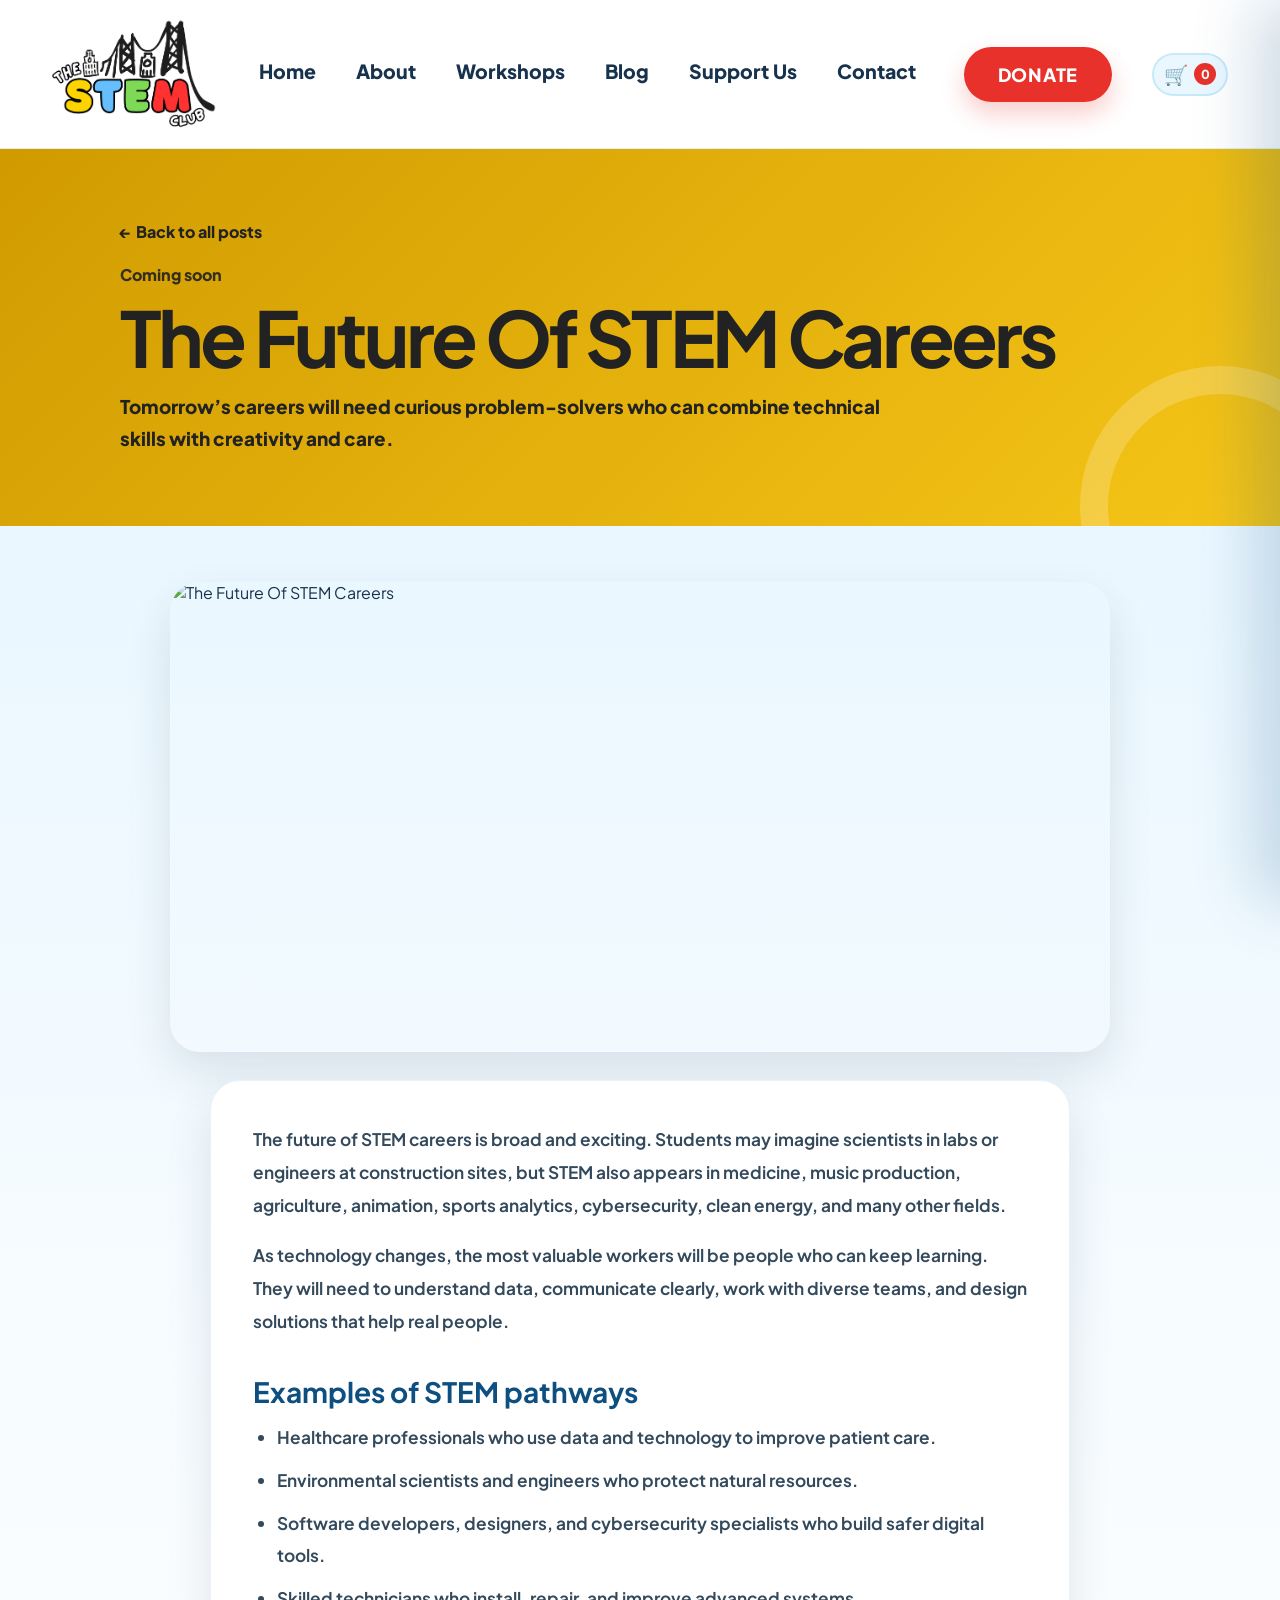
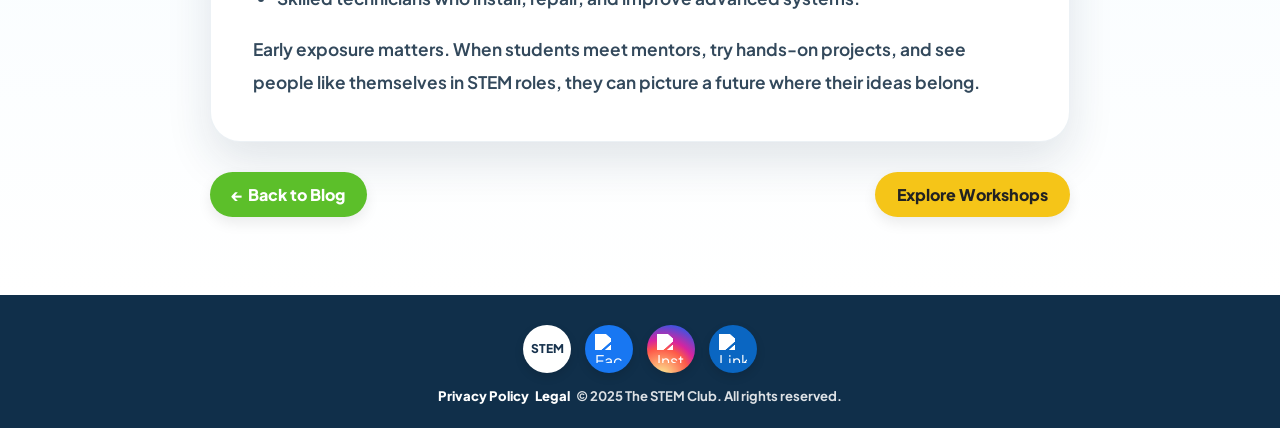
==== commit 6c3c300a: "Update support, checkout, and site navigation" ====
--- a/blog/future-of-stem-careers/index.html
+++ b/blog/future-of-stem-careers/index.html
@@ -21,7 +21,8 @@
       <li><a href="../../blog.html" class="active">Blog</a></li>
       <li><a href="../../support.html">Support Us</a></li>
       <li><a href="../../index.html#contact">Contact</a></li>
-      <li><a href="../../support.html#donate" class="btn-donate">DONATE</a></li>
+      <li><a href="../../checkout.html" class="btn-donate">DONATE</a></li>
+      <li><a href="../../support.html#shop" class="nav-cart" data-cart-nav aria-label="Shopping cart"><span aria-hidden="true">🛒</span><span class="nav-cart-count" data-cart-count>0</span></a></li>
     </ul>
   </nav>
 
@@ -76,6 +77,16 @@
 
   <script src="../../blog-posts.js"></script>
   <script src="../../blog-post.js"></script>
+  <aside class="cart-drawer" data-cart-drawer aria-live="polite">
+    <div class="cart-drawer-panel">
+      <button type="button" class="cart-close" data-cart-close aria-label="Close cart">×</button>
+      <h3>Your Cart</h3>
+      <div class="cart-items" data-cart-items><p class="empty-cart">No items yet.</p></div>
+      <div class="cart-total"><span>Total</span><strong data-cart-total>$0</strong></div>
+      <a href="../../checkout.html" class="checkout-btn">Checkout</a>
+    </div>
+  </aside>
+
   <script src="../../main.js"></script>
 </body>
 </html>
--- a/shared.css
+++ b/shared.css
@@ -2,12 +2,15 @@
    The STEM Club — shared nonprofit brand system
    ============================================= */
 
-@import url('https://fonts.googleapis.com/css2?family=Nunito:wght@400;600;700;800;900&family=Fredoka:wght@500;600;700&display=swap');
+@import url('https://fonts.googleapis.com/css2?family=Plus+Jakarta+Sans:wght@400;500;600;700;800;900&display=swap');
 
 *, *::before, *::after { box-sizing: border-box; margin: 0; padding: 0; }
-html { scroll-behavior: smooth; }
+html {
+  scroll-behavior: smooth;
+  scroll-padding-top: var(--nav-scroll-offset, 176px);
+}
 body {
-  font-family: 'Nunito', sans-serif;
+  font-family: 'Plus Jakarta Sans', sans-serif;
   color: #17324d;
   background: #f7fbff;
   overflow-x: hidden;
@@ -32,7 +35,10 @@
   --white: #fff;
   --black: #111;
   --shadow: 0 20px 45px rgba(23, 50, 77, 0.12);
-}
+  --nav-scroll-offset: 176px;
+}
+
+[id] { scroll-margin-top: var(--nav-scroll-offset, 176px); }
 
 /* ── NAVBAR ── */
 .navbar {
@@ -45,6 +51,14 @@
   top: 0;
   z-index: 999;
   backdrop-filter: blur(12px);
+  box-shadow: none;
+  transform: translateY(0);
+  transition: padding 0.28s ease, box-shadow 0.28s ease, border-color 0.28s ease;
+}
+.navbar.navbar--compact {
+  padding: 8px 52px;
+  border-bottom-color: rgba(41,171,226,0.26);
+  box-shadow: 0 10px 30px rgba(23,50,77,0.12);
 }
 .navbar .logo {
   display: inline-flex;
@@ -54,6 +68,10 @@
 .navbar .logo img {
   height: 112px;
   width: auto;
+  transition: height 0.28s ease;
+}
+.navbar.navbar--compact .logo img {
+  height: 67px;
 }
 .nav-links {
   display: flex;
@@ -63,6 +81,11 @@
   font-size: 1.22rem;
   font-weight: 900;
   color: var(--ink);
+  transition: gap 0.28s ease, font-size 0.28s ease;
+}
+.navbar.navbar--compact .nav-links {
+  gap: 24px;
+  font-size: 0.86rem;
 }
 .nav-links a:not(.btn-donate) {
   --underline-color: var(--red);
@@ -70,7 +93,10 @@
   display: inline-block;
   padding-bottom: 7px;
   color: var(--ink);
-  transition: color 0.2s ease;
+  transition: color 0.2s ease, padding-bottom 0.28s ease;
+}
+.navbar.navbar--compact .nav-links a:not(.btn-donate) {
+  padding-bottom: 4px;
 }
 .nav-links a:not(.btn-donate)::after {
   content: "";
@@ -107,7 +133,11 @@
   letter-spacing: 0.04em;
   margin-left: 8px;
   box-shadow: 0 12px 24px rgba(232,49,42,0.24);
-  transition: transform 0.2s ease, box-shadow 0.2s ease;
+  transition: transform 0.2s ease, box-shadow 0.2s ease, padding 0.28s ease, font-size 0.28s ease;
+}
+.navbar.navbar--compact .btn-donate {
+  padding: 10px 20px;
+  font-size: 0.82rem;
 }
 .btn-donate:hover { transform: translateY(-2px); box-shadow: 0 16px 28px rgba(232,49,42,0.3); }
 
@@ -163,26 +193,24 @@
   width: 36px;
   height: 4px;
   border-radius: 99px;
-  background: linear-gradient(90deg, var(--red), var(--yellow), var(--green), var(--blue));
+  background: var(--blue);
 }
 
 /* ── SUPPORT OUR WORK BANNER ── */
 .support-work-banner {
-  background:
-    radial-gradient(circle at top left, rgba(245,197,24,0.35), transparent 30%),
-    linear-gradient(135deg, var(--dark-blue), var(--blue));
-  display: flex;
-  flex-direction: column;
+  background: linear-gradient(135deg, var(--dark-blue), var(--blue));
+  display: grid;
+  grid-template-columns: auto minmax(260px, 660px) auto;
   align-items: center;
   justify-content: center;
-  gap: 18px;
-  padding: 58px 32px;
-  text-align: center;
+  gap: 28px;
+  padding: 54px 32px;
+  text-align: left;
 }
 .support-work-banner .heart-icon,
 .support-work-banner .heart-icon svg { width: 96px; height: 96px; }
 .support-work-banner .sw-text h2 {
-  font-family: 'Fredoka', cursive;
+  font-family: 'Plus Jakarta Sans', sans-serif;
   font-size: clamp(2rem, 4vw, 3.3rem);
   color: #fff;
   margin-bottom: 10px;
@@ -192,7 +220,7 @@
   color: rgba(255,255,255,0.9);
   max-width: 720px;
   line-height: 1.7;
-  margin: 0 auto;
+  margin: 0;
 }
 .support-work-banner .sw-btns {
   display: flex;
@@ -216,22 +244,22 @@
 }
 .section-title-deco .dash {
   width: 50px; height: 5px;
-  background: linear-gradient(90deg, var(--red), var(--yellow));
+  background: var(--yellow);
   border-radius: 99px;
 }
 .section-title-deco h2 {
-  font-family: 'Fredoka', cursive;
+  font-family: 'Plus Jakarta Sans', sans-serif;
   font-size: clamp(2rem, 4vw, 3rem);
   color: var(--ink);
 }
 .contact-form-card {
-  background: #fff;
-  border-radius: 28px;
-  padding: 38px 40px;
-  max-width: 680px;
+  background: rgba(255,255,255,0.94);
+  border-radius: 32px;
+  padding: 42px;
+  max-width: 760px;
   margin: 0 auto;
-  box-shadow: var(--shadow);
-  border: 1px solid rgba(41,171,226,0.16);
+  box-shadow: 0 24px 60px rgba(13,79,128,0.16);
+  border: 1px solid rgba(41,171,226,0.2);
 }
 .contact-form-card .form-row {
   display: grid;
@@ -251,7 +279,7 @@
   border: 1px solid rgba(13,79,128,0.22);
   border-radius: 14px;
   padding: 13px 15px;
-  font-family: 'Nunito', sans-serif;
+  font-family: 'Plus Jakarta Sans', sans-serif;
   font-size: 1rem;
   outline: none;
   transition: border-color 0.2s, box-shadow 0.2s;
@@ -271,19 +299,19 @@
 .contact-form-card textarea { resize: vertical; min-height: 120px; }
 .btn-submit {
   width: 100%;
-  background: var(--red);
+  background: var(--blue);
   color: #fff;
   border: none;
   border-radius: 999px;
   padding: 15px;
-  font-family: 'Nunito', sans-serif;
+  font-family: 'Plus Jakarta Sans', sans-serif;
   font-weight: 900;
   font-size: 1rem;
   cursor: pointer;
   transition: transform 0.2s, background 0.2s;
   margin-top: 4px;
 }
-.btn-submit:hover { background: #c0221b; transform: translateY(-2px); }
+.btn-submit:hover { background: var(--dark-blue); transform: translateY(-2px); }
 
 /* ── FOOTER ── */
 .site-footer {
@@ -310,13 +338,121 @@
 
 @media (max-width: 980px) {
   .navbar { padding: 14px 22px; align-items: flex-start; }
+  .navbar.navbar--compact { padding: 8px 22px; }
   .navbar .logo img { height: 86px; }
+  .navbar.navbar--compact .logo img { height: 52px; }
   .nav-links { gap: 18px; font-size: 1rem; flex-wrap: wrap; justify-content: flex-end; }
+  .navbar.navbar--compact .nav-links { gap: 12px; font-size: 0.82rem; }
   .btn-donate { padding: 12px 22px; font-size: 1rem; }
+  .navbar.navbar--compact .btn-donate { padding: 8px 16px; font-size: 0.8rem; }
 }
 @media (max-width: 700px) {
   .navbar { flex-direction: column; align-items: center; gap: 12px; }
+  .navbar.navbar--compact { gap: 8px; }
   .nav-links { margin-left: 0; justify-content: center; gap: 14px; }
   .contact-form-card .form-row { grid-template-columns: 1fr; }
   .support-work-banner .sw-btns { flex-direction: column; width: min(100%, 320px); }
 }
+
+
+/* Responsive support banner layout */
+@media (max-width: 900px) {
+  .support-work-banner { grid-template-columns: 1fr; text-align: center; }
+  .support-work-banner .sw-text p { margin: 0 auto; }
+}
+
+/* Shopping cart in the primary navigation */
+.nav-cart {
+  display: inline-flex !important;
+  align-items: center;
+  gap: 6px;
+  padding: 9px 12px !important;
+  border-radius: 999px;
+  background: var(--sky-soft);
+  color: var(--ink) !important;
+  box-shadow: inset 0 0 0 2px rgba(41,171,226,0.18);
+}
+.nav-cart::after { display: none !important; }
+.nav-cart-count {
+  min-width: 22px;
+  height: 22px;
+  border-radius: 50%;
+  display: grid;
+  place-items: center;
+  background: var(--red);
+  color: #fff;
+  font-size: 0.78rem;
+  line-height: 1;
+}
+.btn-pill-yellow { color: #fff; }
+.btn-donate { background: var(--red); box-shadow: 0 12px 24px rgba(232,49,42,0.24); }
+.section-kicker-blue { color: var(--blue); }
+.support-work-banner {
+  grid-template-columns: auto minmax(260px, 600px) auto;
+  gap: 20px;
+  padding: 52px 42px;
+}
+.support-work-banner .heart-icon,
+.support-work-banner .heart-icon img,
+.support-work-banner .heart-icon svg { width: 86px; height: 86px; }
+.contact-layout {
+  display: grid;
+  grid-template-columns: minmax(320px, 760px) minmax(280px, 460px);
+  gap: 28px;
+  align-items: stretch;
+  max-width: 1260px;
+  margin: 0 auto;
+}
+.contact-layout .contact-form-card { margin: 0; max-width: none; }
+.contact-map {
+  min-height: 100%;
+  border-radius: 32px;
+  overflow: hidden;
+  box-shadow: 0 24px 60px rgba(13,79,128,0.16);
+  border: 1px solid rgba(41,171,226,0.2);
+  background: #fff;
+}
+.contact-map iframe { width: 100%; height: 100%; min-height: 420px; border: 0; }
+@media (max-width: 980px) { .contact-layout { grid-template-columns: 1fr; } }
+
+/* Shared slide-out cart drawer */
+.cart-drawer {
+  position: fixed;
+  inset: 0 0 0 auto;
+  width: min(390px, 92vw);
+  z-index: 1200;
+  pointer-events: none;
+  transform: translateX(100%);
+  transition: transform 0.28s ease;
+}
+.cart-drawer.is-open { transform: translateX(0); pointer-events: auto; }
+.cart-drawer-panel {
+  height: 100vh;
+  background: #fff;
+  color: var(--ink);
+  box-shadow: -24px 0 60px rgba(13,79,128,0.2);
+  border-left: 1px solid rgba(41,171,226,0.2);
+  padding: 28px;
+  display: flex;
+  flex-direction: column;
+}
+.cart-close {
+  align-self: flex-end;
+  width: 36px;
+  height: 36px;
+  border: none;
+  border-radius: 50%;
+  background: var(--red);
+  color: #fff;
+  font-size: 1.6rem;
+  line-height: 1;
+  cursor: pointer;
+}
+.cart-drawer-panel h3 { font-size: 1.6rem; margin: 8px 0 18px; }
+.cart-items { display: flex; flex-direction: column; gap: 12px; flex: 1; overflow: auto; }
+.cart-line { display: grid; grid-template-columns: 54px 1fr auto; gap: 10px; align-items: center; padding-bottom: 12px; border-bottom: 1px solid #e3edf4; font-weight: 800; }
+.cart-line img { width: 54px; height: 54px; border-radius: 14px; object-fit: cover; }
+.cart-line span { display: block; font-size: 0.92rem; }
+.empty-cart { color: var(--muted); font-weight: 700; }
+.cart-total { display: flex; justify-content: space-between; margin: 18px 0; font-size: 1.2rem; }
+.checkout-btn { display: block; background: var(--green); color: #fff; border: none; border-radius: 999px; padding: 13px 18px; font-family: 'Plus Jakarta Sans', sans-serif; font-weight: 900; cursor: pointer; text-align: center; }
--- a/blog-post.css
+++ b/blog-post.css
@@ -19,7 +19,7 @@
 .blog-post-hero-red { background: linear-gradient(135deg, #9e1e18, var(--red)); }
 .blog-post-hero-inner { max-width: 1040px; margin: 0 auto; position: relative; z-index: 1; }
 .blog-back-link { display: inline-flex; align-items: center; gap: 6px; margin-bottom: 22px; font-weight: 900; text-decoration: none; }
-.blog-post-hero h1 { font-family: 'Fredoka', cursive; font-size: clamp(2.6rem, 6vw, 5rem); line-height: 1; letter-spacing: -0.05em; margin-bottom: 14px; }
+.blog-post-hero h1 { font-family: 'Plus Jakarta Sans', sans-serif; font-size: clamp(2.6rem, 6vw, 5rem); line-height: 1; letter-spacing: -0.05em; margin-bottom: 14px; }
 .blog-post-meta { font-weight: 900; margin-bottom: 14px; opacity: 0.9; }
 .blog-post-summary { max-width: 760px; font-size: 1.18rem; line-height: 1.7; font-weight: 800; }
 .blog-post-wrap { background: linear-gradient(180deg, var(--sky-soft), #fff); padding: 56px 24px 78px; }
@@ -28,7 +28,7 @@
 .blog-post-content { max-width: 860px; margin: 0 auto; padding: 42px; border-radius: 30px; box-shadow: var(--shadow); background: #fff; border: 1px solid rgba(13,79,128,0.08); }
 .blog-post-content p, .blog-post-content li { font-size: 1.08rem; line-height: 1.9; color: #33495c; font-weight: 650; }
 .blog-post-content p + p, .blog-post-content ul + p, .blog-post-content p + ul { margin-top: 18px; }
-.blog-post-content h2 { font-family: 'Fredoka', cursive; font-size: 1.75rem; margin: 36px 0 12px; color: var(--dark-blue); }
+.blog-post-content h2 { font-family: 'Plus Jakarta Sans', sans-serif; font-size: 1.75rem; margin: 36px 0 12px; color: var(--dark-blue); }
 .blog-post-content ul { padding-left: 24px; list-style: disc; }
 .blog-post-content li + li { margin-top: 10px; }
 .blog-post-actions { max-width: 860px; margin: 30px auto 0; display: flex; justify-content: space-between; gap: 16px; flex-wrap: wrap; }
